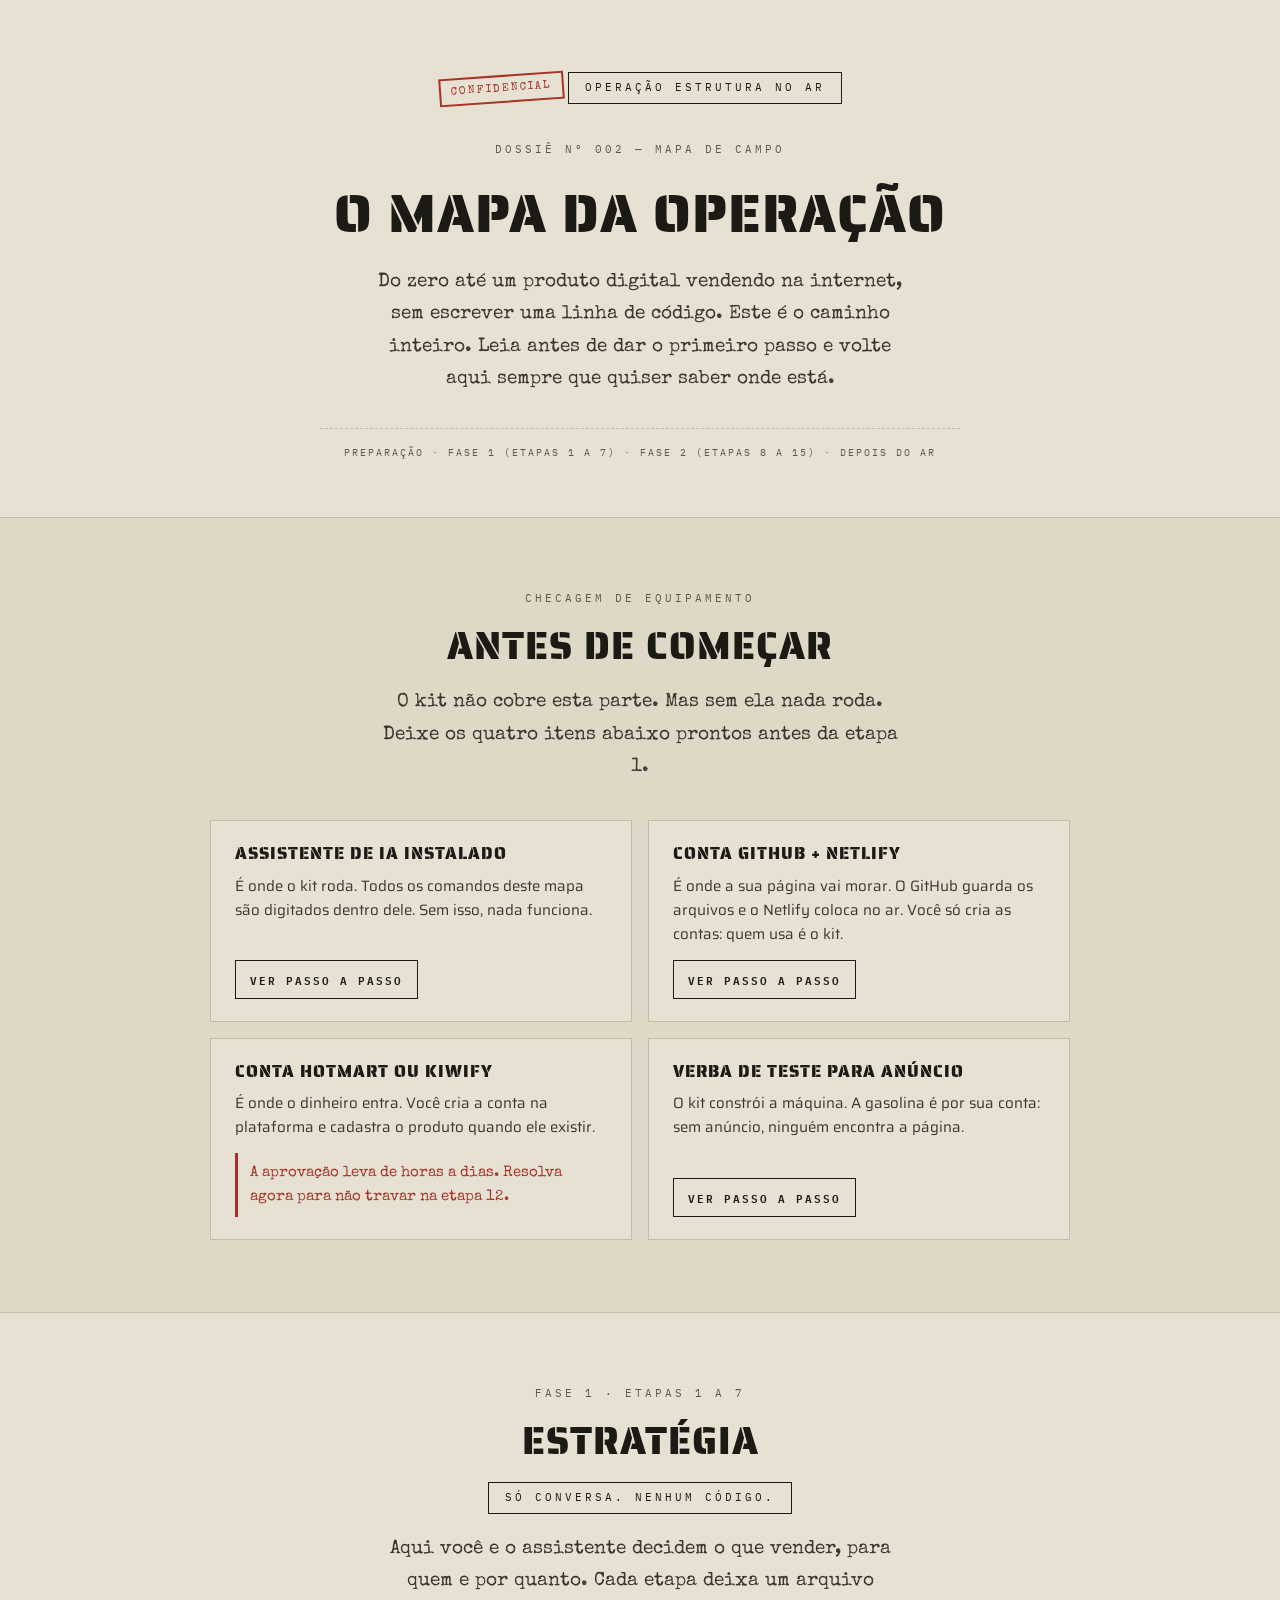
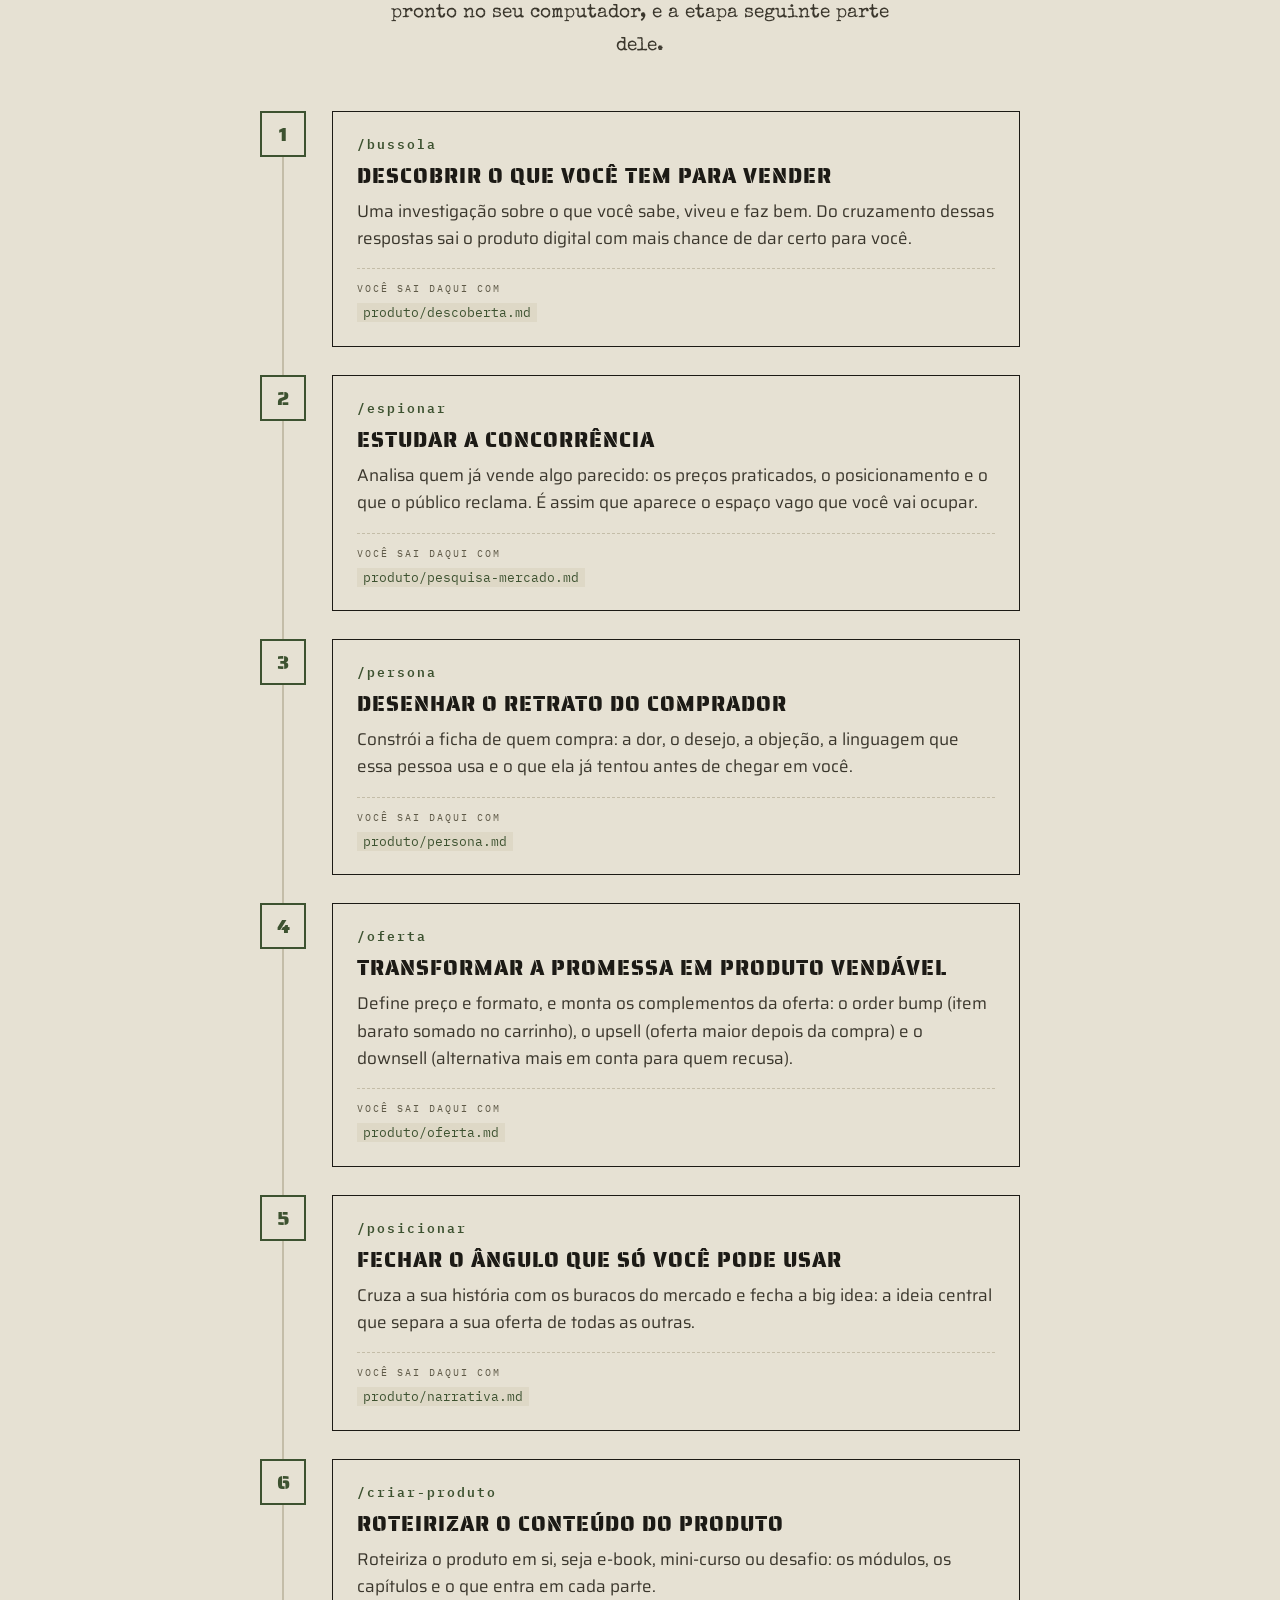
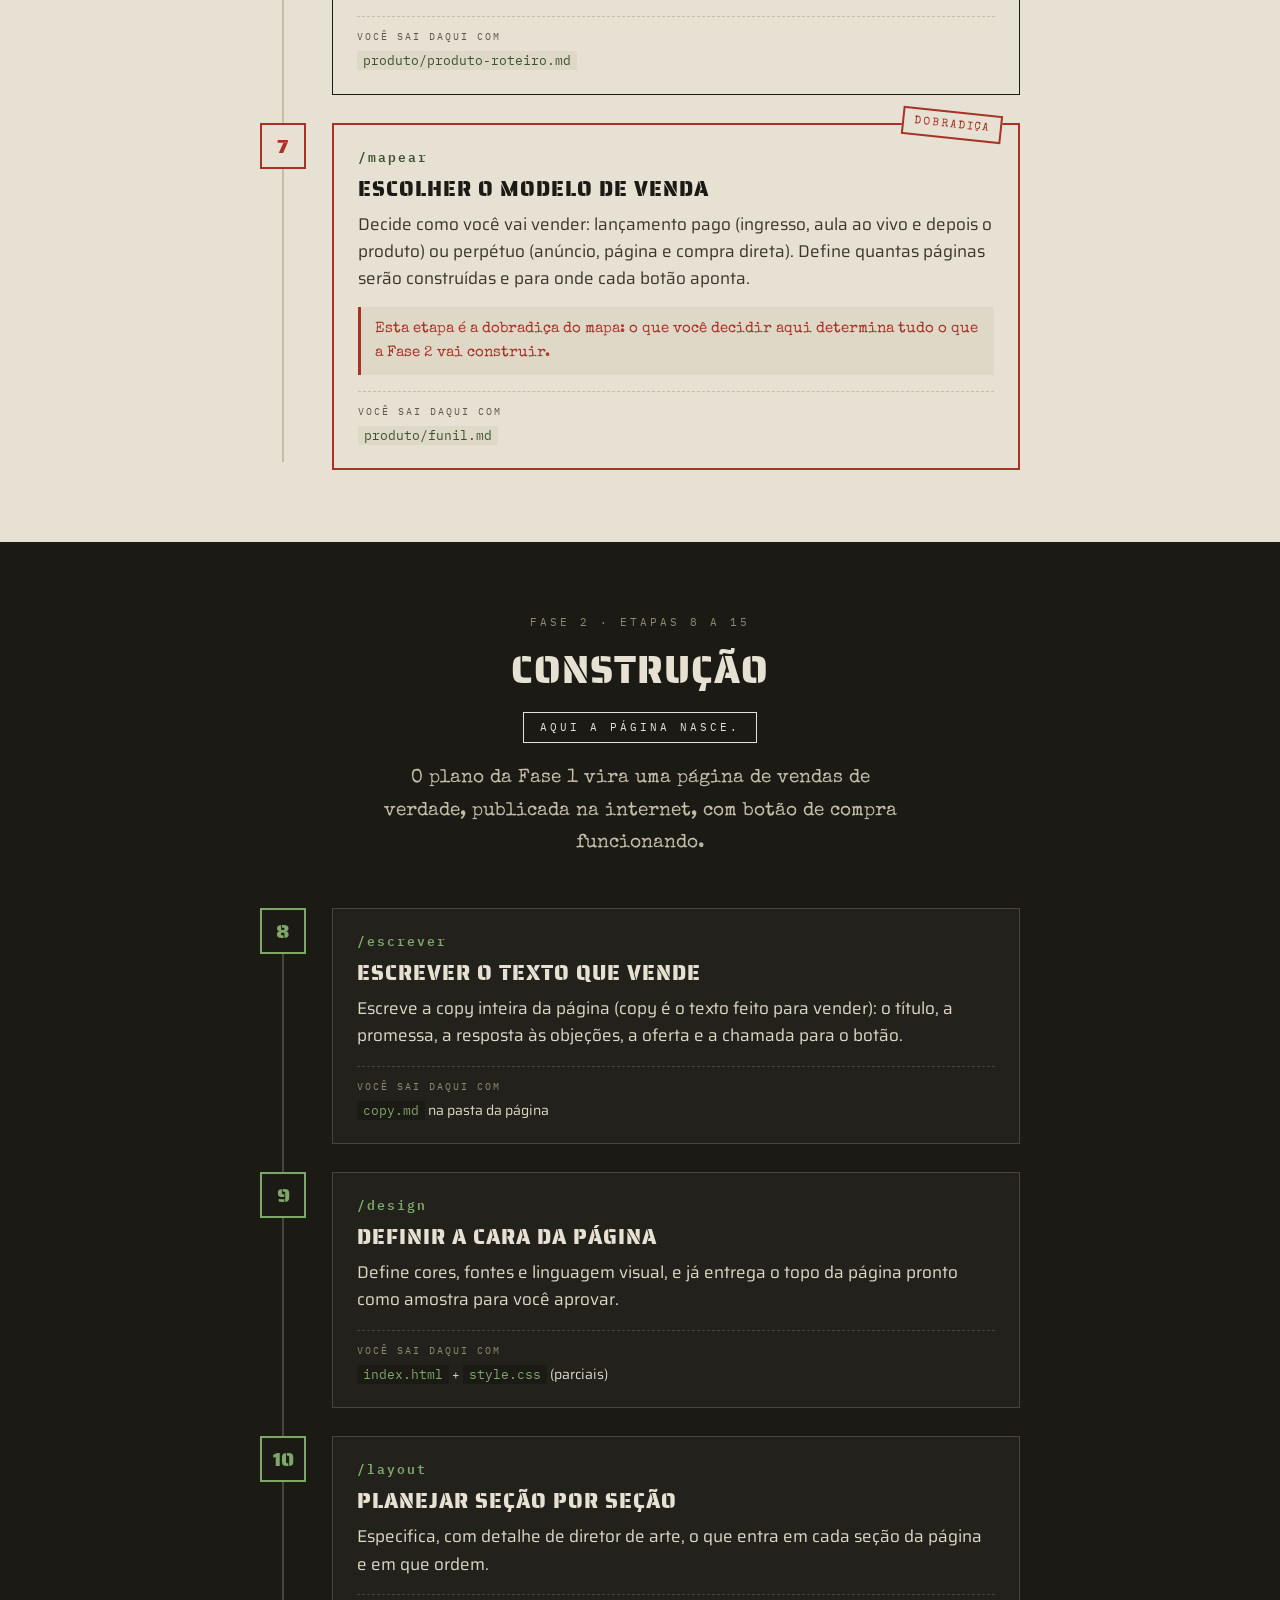
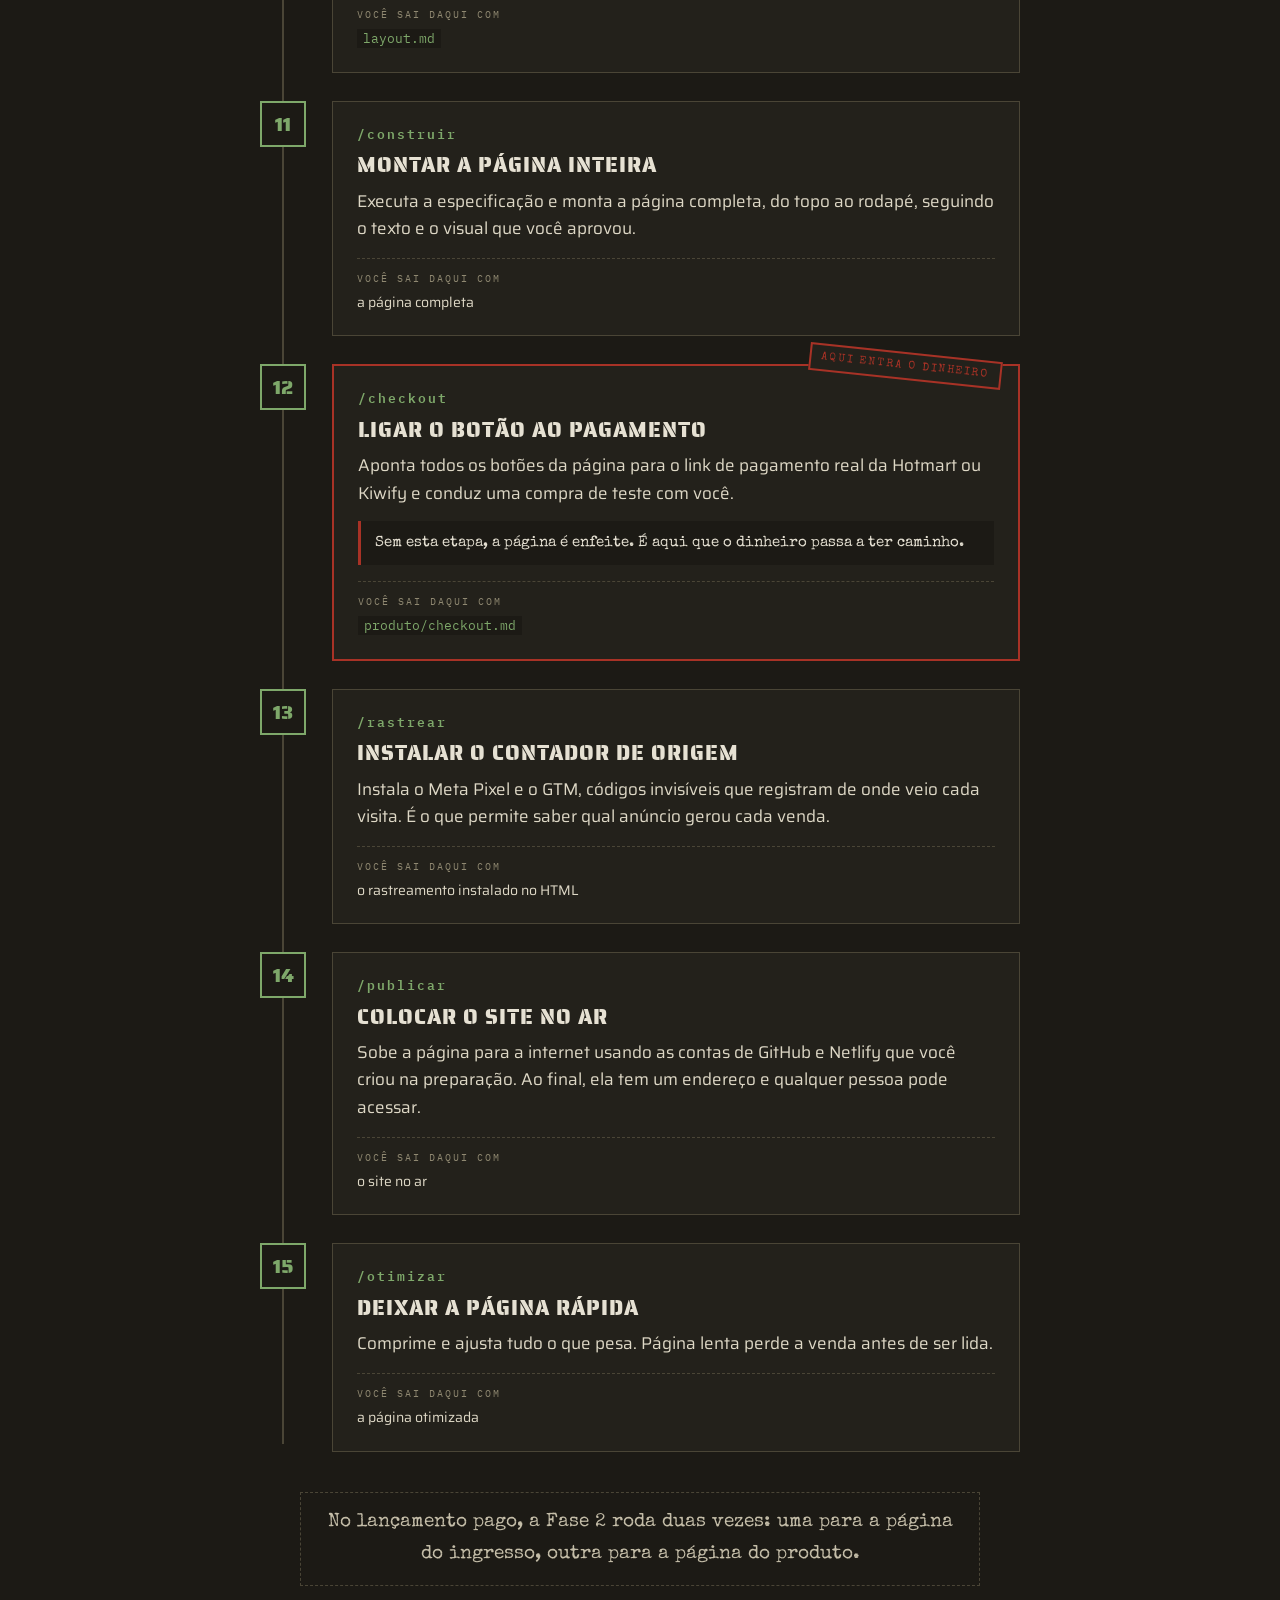
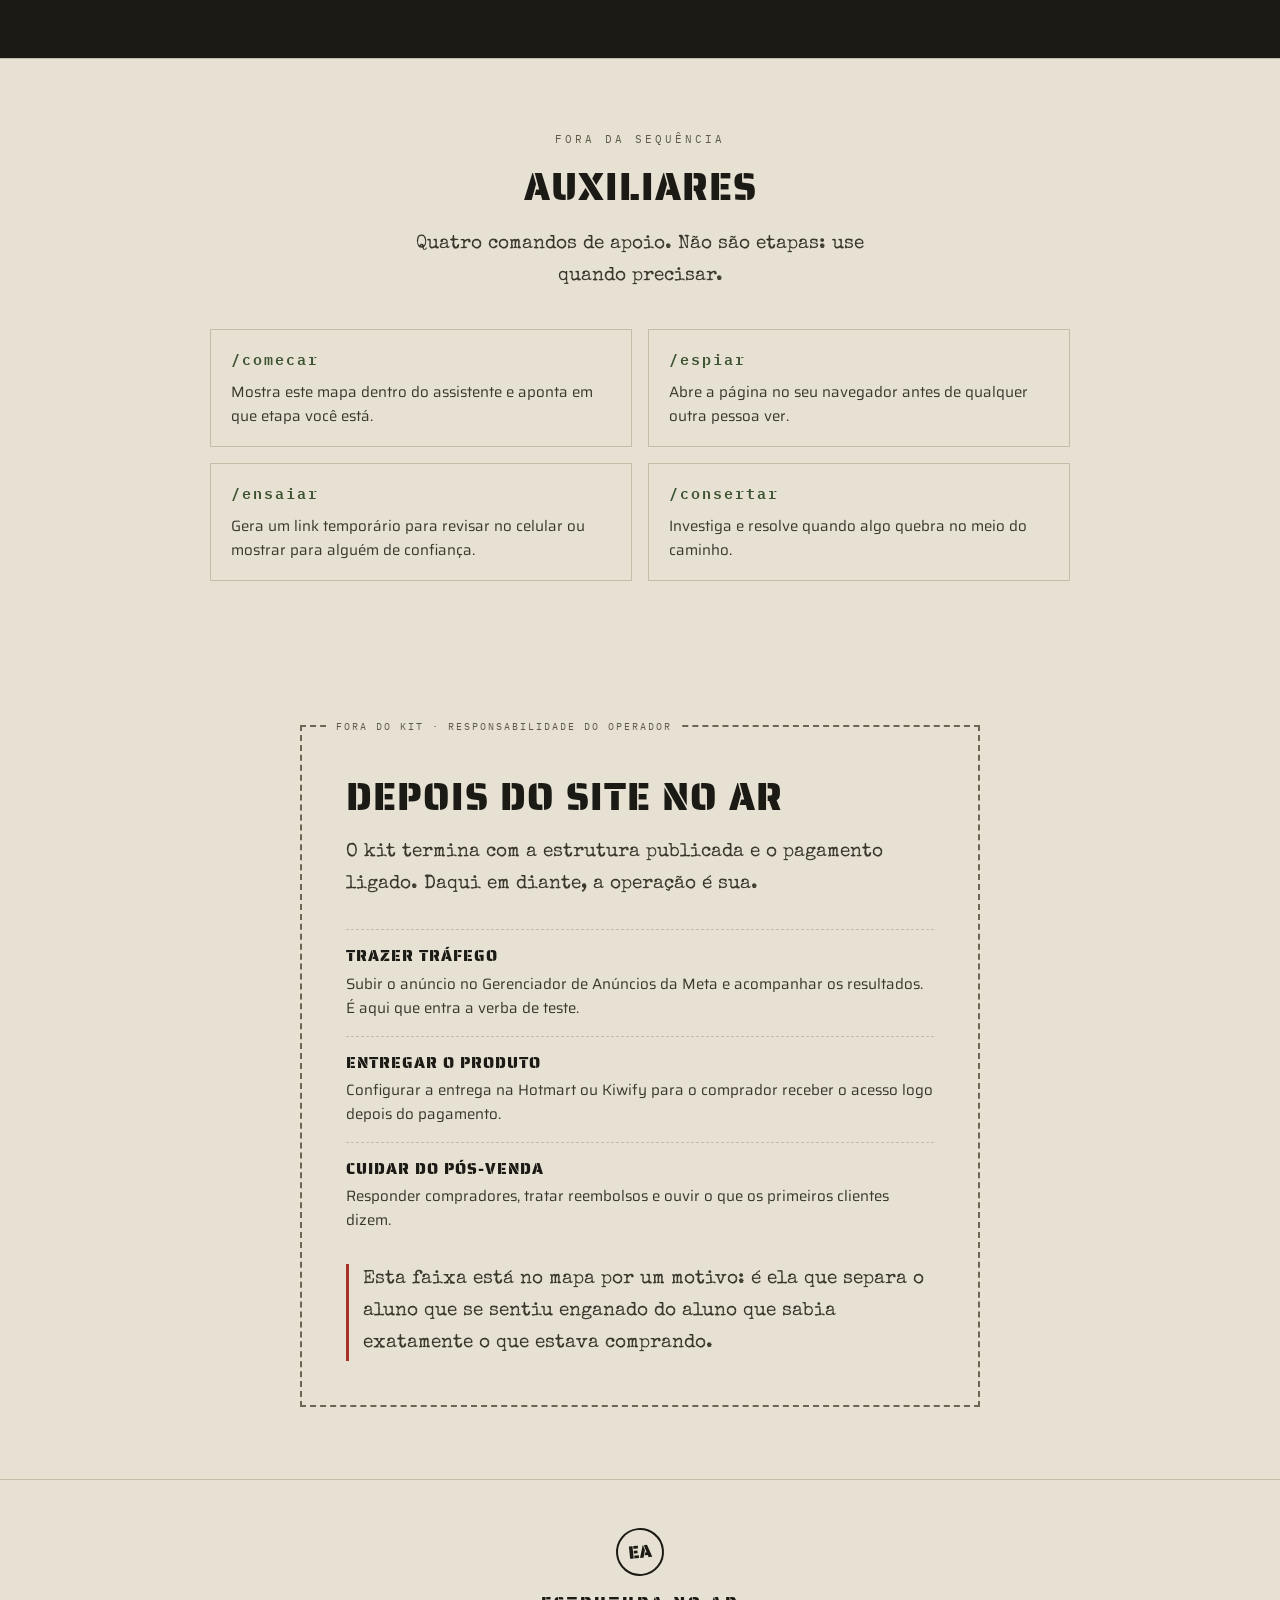
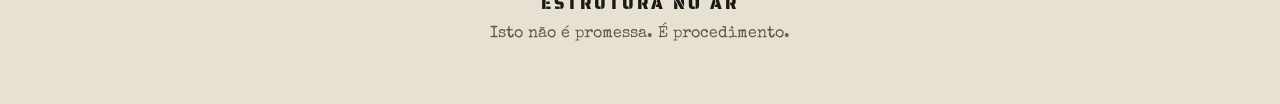
==== mapa/index.html @ f802051b "Operação Estrutura no Ar: marca, quiz, mapa e página de vendas - marca/tokens.css como fonte única d" ====
<!DOCTYPE html>
<html lang="pt-BR">
<head>
    <meta charset="UTF-8">
    <meta name="viewport" content="width=device-width, initial-scale=1.0">
    <title>Operação Estrutura no Ar — O Mapa da Operação</title>
    <meta name="description" content="O caminho inteiro do kit: do zero até um produto digital vendendo na internet, em 15 etapas e duas fases. Leia antes de começar e volte sempre que quiser saber onde está.">
    <meta name="robots" content="noindex">

    <!-- Preview do link (WhatsApp, Instagram, Facebook) -->
    <meta property="og:type" content="website">
    <meta property="og:title" content="O Mapa da Operação: do zero ao produto vendendo na internet, em 15 etapas.">
    <meta property="og:description" content="O caminho inteiro do kit Operação Estrutura no Ar: o que vem antes, as duas fases, os comandos de apoio e o que fica por sua conta.">
    <meta property="og:image" content="/.netlify/images?url=/images/mesa-de-guerra.png&w=1200&h=630&fit=cover&q=80&fm=jpg">
    <meta property="og:image:width" content="1200">
    <meta property="og:image:height" content="630">
    <meta property="og:image:alt" content="Mesa de guerra com dossiês, mapa tático e carimbos CONFIDENCIAL">
    <meta name="twitter:card" content="summary_large_image">

    <link rel="preconnect" href="https://fonts.googleapis.com">
    <link rel="preconnect" href="https://fonts.gstatic.com" crossorigin>
    <link href="https://fonts.googleapis.com/css2?family=Saira+Stencil+One&family=Saira:wght@400;700&family=IBM+Plex+Mono:wght@400;600&family=Special+Elite&display=swap" rel="stylesheet">

    <link rel="stylesheet" href="/marca/tokens.css">
    <link rel="stylesheet" href="/mapa/style.css">
</head>
<body>

    <!-- ==================================================================
         HERO — capa do dossiê
         ================================================================== -->
    <header class="hero">
        <span class="carimbo carimbo--torto-esq">CONFIDENCIAL</span>
        <span class="etiqueta">OPERAÇÃO ESTRUTURA NO AR</span>
        <p class="ficha hero__ficha">DOSSIÊ Nº 002 — MAPA DE CAMPO</p>

        <h1>O mapa da operação</h1>

        <p class="voz hero__promessa">Do zero até um produto digital vendendo na internet, sem escrever uma linha de código. Este é o caminho inteiro. Leia antes de dar o primeiro passo e volte aqui sempre que quiser saber onde está.</p>

        <p class="hero__legenda">PREPARAÇÃO · FASE 1 (ETAPAS 1 A 7) · FASE 2 (ETAPAS 8 A 15) · DEPOIS DO AR</p>
    </header>

    <!-- ==================================================================
         ANTES DE COMEÇAR — pré-requisitos, não etapas
         ================================================================== -->
    <section class="pre" aria-labelledby="titulo-pre">
        <div class="pre__inner">
            <p class="ficha">CHECAGEM DE EQUIPAMENTO</p>
            <h2 id="titulo-pre">Antes de começar</h2>
            <p class="voz">O kit não cobre esta parte. Mas sem ela nada roda. Deixe os quatro itens abaixo prontos antes da etapa 1.</p>

            <ul class="pre__grid">
                <li class="pre__item">
                    <h3>Assistente de IA instalado</h3>
                    <p>É onde o kit roda. Todos os comandos deste mapa são digitados dentro dele. Sem isso, nada funciona.</p>
                    <button class="ver-passo" type="button" data-dialog="dlg-assistente">VER PASSO A PASSO</button>
                </li>
                <li class="pre__item">
                    <h3>Conta GitHub + Netlify</h3>
                    <p>É onde a sua página vai morar. O GitHub guarda os arquivos e o Netlify coloca no ar. Você só cria as contas: quem usa é o kit.</p>
                    <button class="ver-passo" type="button" data-dialog="dlg-contas">VER PASSO A PASSO</button>
                </li>
                <li class="pre__item">
                    <h3>Conta Hotmart ou Kiwify</h3>
                    <p>É onde o dinheiro entra. Você cria a conta na plataforma e cadastra o produto quando ele existir.</p>
                    <p class="pre__alerta">A aprovação leva de horas a dias. Resolva agora para não travar na etapa 12.</p>
                </li>
                <li class="pre__item">
                    <h3>Verba de teste para anúncio</h3>
                    <p>O kit constrói a máquina. A gasolina é por sua conta: sem anúncio, ninguém encontra a página.</p>
                    <button class="ver-passo" type="button" data-dialog="dlg-verba">VER PASSO A PASSO</button>
                </li>
            </ul>
        </div>
    </section>

    <!-- ==================================================================
         FASE 1 — ESTRATÉGIA
         ================================================================== -->
    <section class="fase fase--um" aria-labelledby="titulo-fase1">
        <div class="fase__cabeca">
            <p class="ficha">FASE 1 · ETAPAS 1 A 7</p>
            <h2 id="titulo-fase1">Estratégia</h2>
            <span class="etiqueta">SÓ CONVERSA. NENHUM CÓDIGO.</span>
            <p class="voz">Aqui você e o assistente decidem o que vender, para quem e por quanto. Cada etapa deixa um arquivo pronto no seu computador, e a etapa seguinte parte dele.</p>
        </div>

        <ol class="trilha">
            <li class="passo">
                <span class="passo__num" aria-hidden="true">1</span>
                <div class="passo__card">
                    <p class="passo__comando">/bussola</p>
                    <h3>Descobrir o que você tem para vender</h3>
                    <p>Uma investigação sobre o que você sabe, viveu e faz bem. Do cruzamento dessas respostas sai o produto digital com mais chance de dar certo para você.</p>
                    <p class="passo__saida"><span class="passo__saida-rotulo">VOCÊ SAI DAQUI COM</span> <code>produto/descoberta.md</code></p>
                </div>
            </li>

            <li class="passo">
                <span class="passo__num" aria-hidden="true">2</span>
                <div class="passo__card">
                    <p class="passo__comando">/espionar</p>
                    <h3>Estudar a concorrência</h3>
                    <p>Analisa quem já vende algo parecido: os preços praticados, o posicionamento e o que o público reclama. É assim que aparece o espaço vago que você vai ocupar.</p>
                    <p class="passo__saida"><span class="passo__saida-rotulo">VOCÊ SAI DAQUI COM</span> <code>produto/pesquisa-mercado.md</code></p>
                </div>
            </li>

            <li class="passo">
                <span class="passo__num" aria-hidden="true">3</span>
                <div class="passo__card">
                    <p class="passo__comando">/persona</p>
                    <h3>Desenhar o retrato do comprador</h3>
                    <p>Constrói a ficha de quem compra: a dor, o desejo, a objeção, a linguagem que essa pessoa usa e o que ela já tentou antes de chegar em você.</p>
                    <p class="passo__saida"><span class="passo__saida-rotulo">VOCÊ SAI DAQUI COM</span> <code>produto/persona.md</code></p>
                </div>
            </li>

            <li class="passo">
                <span class="passo__num" aria-hidden="true">4</span>
                <div class="passo__card">
                    <p class="passo__comando">/oferta</p>
                    <h3>Transformar a promessa em produto vendável</h3>
                    <p>Define preço e formato, e monta os complementos da oferta: o order bump (item barato somado no carrinho), o upsell (oferta maior depois da compra) e o downsell (alternativa mais em conta para quem recusa).</p>
                    <p class="passo__saida"><span class="passo__saida-rotulo">VOCÊ SAI DAQUI COM</span> <code>produto/oferta.md</code></p>
                </div>
            </li>

            <li class="passo">
                <span class="passo__num" aria-hidden="true">5</span>
                <div class="passo__card">
                    <p class="passo__comando">/posicionar</p>
                    <h3>Fechar o ângulo que só você pode usar</h3>
                    <p>Cruza a sua história com os buracos do mercado e fecha a big idea: a ideia central que separa a sua oferta de todas as outras.</p>
                    <p class="passo__saida"><span class="passo__saida-rotulo">VOCÊ SAI DAQUI COM</span> <code>produto/narrativa.md</code></p>
                </div>
            </li>

            <li class="passo">
                <span class="passo__num" aria-hidden="true">6</span>
                <div class="passo__card">
                    <p class="passo__comando">/criar-produto</p>
                    <h3>Roteirizar o conteúdo do produto</h3>
                    <p>Roteiriza o produto em si, seja e-book, mini-curso ou desafio: os módulos, os capítulos e o que entra em cada parte.</p>
                    <p class="passo__saida"><span class="passo__saida-rotulo">VOCÊ SAI DAQUI COM</span> <code>produto/produto-roteiro.md</code></p>
                </div>
            </li>

            <li class="passo passo--chave">
                <span class="passo__num" aria-hidden="true">7</span>
                <div class="passo__card">
                    <span class="carimbo passo__carimbo">DOBRADIÇA</span>
                    <p class="passo__comando">/mapear</p>
                    <h3>Escolher o modelo de venda</h3>
                    <p>Decide como você vai vender: lançamento pago (ingresso, aula ao vivo e depois o produto) ou perpétuo (anúncio, página e compra direta). Define quantas páginas serão construídas e para onde cada botão aponta.</p>
                    <p class="passo__nota">Esta etapa é a dobradiça do mapa: o que você decidir aqui determina tudo o que a Fase 2 vai construir.</p>
                    <p class="passo__saida"><span class="passo__saida-rotulo">VOCÊ SAI DAQUI COM</span> <code>produto/funil.md</code></p>
                </div>
            </li>
        </ol>
    </section>

    <!-- ==================================================================
         FASE 2 — CONSTRUÇÃO (seção invertida: fundo tinta)
         ================================================================== -->
    <section class="fase fase--dois" aria-labelledby="titulo-fase2">
        <div class="fase__cabeca">
            <p class="ficha ficha--escuro">FASE 2 · ETAPAS 8 A 15</p>
            <h2 id="titulo-fase2">Construção</h2>
            <span class="etiqueta etiqueta--escuro">AQUI A PÁGINA NASCE.</span>
            <p class="voz voz--escuro">O plano da Fase 1 vira uma página de vendas de verdade, publicada na internet, com botão de compra funcionando.</p>
        </div>

        <ol class="trilha trilha--escura" start="8">
            <li class="passo">
                <span class="passo__num" aria-hidden="true">8</span>
                <div class="passo__card">
                    <p class="passo__comando">/escrever</p>
                    <h3>Escrever o texto que vende</h3>
                    <p>Escreve a copy inteira da página (copy é o texto feito para vender): o título, a promessa, a resposta às objeções, a oferta e a chamada para o botão.</p>
                    <p class="passo__saida"><span class="passo__saida-rotulo">VOCÊ SAI DAQUI COM</span> <code>copy.md</code> na pasta da página</p>
                </div>
            </li>

            <li class="passo">
                <span class="passo__num" aria-hidden="true">9</span>
                <div class="passo__card">
                    <p class="passo__comando">/design</p>
                    <h3>Definir a cara da página</h3>
                    <p>Define cores, fontes e linguagem visual, e já entrega o topo da página pronto como amostra para você aprovar.</p>
                    <p class="passo__saida"><span class="passo__saida-rotulo">VOCÊ SAI DAQUI COM</span> <code>index.html</code> + <code>style.css</code> (parciais)</p>
                </div>
            </li>

            <li class="passo">
                <span class="passo__num" aria-hidden="true">10</span>
                <div class="passo__card">
                    <p class="passo__comando">/layout</p>
                    <h3>Planejar seção por seção</h3>
                    <p>Especifica, com detalhe de diretor de arte, o que entra em cada seção da página e em que ordem.</p>
                    <p class="passo__saida"><span class="passo__saida-rotulo">VOCÊ SAI DAQUI COM</span> <code>layout.md</code></p>
                </div>
            </li>

            <li class="passo">
                <span class="passo__num" aria-hidden="true">11</span>
                <div class="passo__card">
                    <p class="passo__comando">/construir</p>
                    <h3>Montar a página inteira</h3>
                    <p>Executa a especificação e monta a página completa, do topo ao rodapé, seguindo o texto e o visual que você aprovou.</p>
                    <p class="passo__saida"><span class="passo__saida-rotulo">VOCÊ SAI DAQUI COM</span> a página completa</p>
                </div>
            </li>

            <li class="passo passo--chave">
                <span class="passo__num" aria-hidden="true">12</span>
                <div class="passo__card">
                    <span class="carimbo passo__carimbo">AQUI ENTRA O DINHEIRO</span>
                    <p class="passo__comando">/checkout</p>
                    <h3>Ligar o botão ao pagamento</h3>
                    <p>Aponta todos os botões da página para o link de pagamento real da Hotmart ou Kiwify e conduz uma compra de teste com você.</p>
                    <p class="passo__nota">Sem esta etapa, a página é enfeite. É aqui que o dinheiro passa a ter caminho.</p>
                    <p class="passo__saida"><span class="passo__saida-rotulo">VOCÊ SAI DAQUI COM</span> <code>produto/checkout.md</code></p>
                </div>
            </li>

            <li class="passo">
                <span class="passo__num" aria-hidden="true">13</span>
                <div class="passo__card">
                    <p class="passo__comando">/rastrear</p>
                    <h3>Instalar o contador de origem</h3>
                    <p>Instala o Meta Pixel e o GTM, códigos invisíveis que registram de onde veio cada visita. É o que permite saber qual anúncio gerou cada venda.</p>
                    <p class="passo__saida"><span class="passo__saida-rotulo">VOCÊ SAI DAQUI COM</span> o rastreamento instalado no HTML</p>
                </div>
            </li>

            <li class="passo">
                <span class="passo__num" aria-hidden="true">14</span>
                <div class="passo__card">
                    <p class="passo__comando">/publicar</p>
                    <h3>Colocar o site no ar</h3>
                    <p>Sobe a página para a internet usando as contas de GitHub e Netlify que você criou na preparação. Ao final, ela tem um endereço e qualquer pessoa pode acessar.</p>
                    <p class="passo__saida"><span class="passo__saida-rotulo">VOCÊ SAI DAQUI COM</span> o site no ar</p>
                </div>
            </li>

            <li class="passo">
                <span class="passo__num" aria-hidden="true">15</span>
                <div class="passo__card">
                    <p class="passo__comando">/otimizar</p>
                    <h3>Deixar a página rápida</h3>
                    <p>Comprime e ajusta tudo o que pesa. Página lenta perde a venda antes de ser lida.</p>
                    <p class="passo__saida"><span class="passo__saida-rotulo">VOCÊ SAI DAQUI COM</span> a página otimizada</p>
                </div>
            </li>
        </ol>

        <p class="fase__nota voz voz--escuro">No lançamento pago, a Fase 2 roda duas vezes: uma para a página do ingresso, outra para a página do produto.</p>
    </section>

    <!-- ==================================================================
         AUXILIARES — fora da sequência
         ================================================================== -->
    <section class="aux" aria-labelledby="titulo-aux">
        <div class="aux__inner">
            <p class="ficha">FORA DA SEQUÊNCIA</p>
            <h2 id="titulo-aux">Auxiliares</h2>
            <p class="voz">Quatro comandos de apoio. Não são etapas: use quando precisar.</p>

            <ul class="aux__grid">
                <li class="aux__item">
                    <p class="passo__comando">/comecar</p>
                    <p>Mostra este mapa dentro do assistente e aponta em que etapa você está.</p>
                </li>
                <li class="aux__item">
                    <p class="passo__comando">/espiar</p>
                    <p>Abre a página no seu navegador antes de qualquer outra pessoa ver.</p>
                </li>
                <li class="aux__item">
                    <p class="passo__comando">/ensaiar</p>
                    <p>Gera um link temporário para revisar no celular ou mostrar para alguém de confiança.</p>
                </li>
                <li class="aux__item">
                    <p class="passo__comando">/consertar</p>
                    <p>Investiga e resolve quando algo quebra no meio do caminho.</p>
                </li>
            </ul>
        </div>
    </section>

    <!-- ==================================================================
         DEPOIS DO SITE NO AR — fora do kit, responsabilidade do aluno
         ================================================================== -->
    <section class="fora" aria-labelledby="titulo-fora">
        <div class="fora__quadro">
            <span class="fora__etiqueta">FORA DO KIT · RESPONSABILIDADE DO OPERADOR</span>
            <h2 id="titulo-fora">Depois do site no ar</h2>
            <p class="voz">O kit termina com a estrutura publicada e o pagamento ligado. Daqui em diante, a operação é sua.</p>

            <ul class="fora__lista">
                <li>
                    <h3>Trazer tráfego</h3>
                    <p>Subir o anúncio no Gerenciador de Anúncios da Meta e acompanhar os resultados. É aqui que entra a verba de teste.</p>
                </li>
                <li>
                    <h3>Entregar o produto</h3>
                    <p>Configurar a entrega na Hotmart ou Kiwify para o comprador receber o acesso logo depois do pagamento.</p>
                </li>
                <li>
                    <h3>Cuidar do pós-venda</h3>
                    <p>Responder compradores, tratar reembolsos e ouvir o que os primeiros clientes dizem.</p>
                </li>
            </ul>

            <p class="voz fora__fecho">Esta faixa está no mapa por um motivo: é ela que separa o aluno que se sentiu enganado do aluno que sabia exatamente o que estava comprando.</p>
        </div>
    </section>

    <!-- ==================================================================
         RODAPÉ
         ================================================================== -->
    <footer class="rodape">
        <span class="rodape__monograma" aria-hidden="true">EA</span>
        <p class="rodape__marca">ESTRUTURA NO AR</p>
        <p class="voz rodape__frase">Isto não é promessa. É procedimento.</p>
    </footer>

    <!-- ==================================================================
         ANEXOS — tutoriais em popup
         ================================================================== -->
    <dialog class="anexo" id="dlg-assistente" aria-labelledby="titulo-dlg-assistente">
        <div class="anexo__topo">
            <p class="ficha">ANEXO A · INSTALAÇÃO</p>
            <button class="anexo__fechar" type="button" data-fechar aria-label="Fechar">FECHAR ×</button>
        </div>
        <h3 id="titulo-dlg-assistente">Instalar o assistente de IA</h3>
        <p class="voz">O kit roda dentro do Google Antigravity, um programa gratuito do Google em que um agente de IA trabalha no seu computador. A instalação leva uns dez minutos.</p>
        <ol class="anexo__passos">
            <li>Acesse <strong>antigravity.google</strong> no navegador e clique em <strong>Download</strong>. Escolha a versão do seu sistema (Windows ou Mac).</li>
            <li>Abra o arquivo baixado e instale como qualquer programa: avançar, avançar, concluir.</li>
            <li>Abra o Antigravity e entre com a sua <strong>conta Google</strong>, a mesma do Gmail. O plano gratuito é suficiente para o kit.</li>
            <li>Baixe a pasta do kit pelo link da área de membros e descompacte em um lugar fácil de achar, como a Área de Trabalho.</li>
            <li>No Antigravity, use <strong>Abrir pasta</strong> (Open Folder) e selecione a pasta do kit.</li>
            <li>No painel de conversa do agente, digite <code>/comecar</code>. Se o kit responder com o mapa, está tudo instalado.</li>
        </ol>
    </dialog>

    <dialog class="anexo" id="dlg-contas" aria-labelledby="titulo-dlg-contas">
        <div class="anexo__topo">
            <p class="ficha">ANEXO B · CONTAS</p>
            <button class="anexo__fechar" type="button" data-fechar aria-label="Fechar">FECHAR ×</button>
        </div>
        <h3 id="titulo-dlg-contas">Criar as contas GitHub e Netlify</h3>
        <p class="voz">O GitHub guarda os arquivos da sua página. O Netlify pega esses arquivos e coloca no ar. As duas contas são gratuitas, e quem usa é o kit, na etapa 14.</p>
        <ol class="anexo__passos">
            <li>Acesse <strong>github.com</strong> e clique em <strong>Sign up</strong>. Informe seu e-mail, crie uma senha e escolha um nome de usuário.</li>
            <li>O GitHub envia um código para o seu e-mail. Digite o código para confirmar a conta.</li>
            <li>Acesse <strong>netlify.com</strong> e clique em <strong>Sign up</strong>. Escolha <strong>Sign up with GitHub</strong> e autorize com a conta que você acabou de criar.</li>
            <li>Pronto, não configure mais nada. Guarde o e-mail e a senha: a etapa 14 (<code>/publicar</code>) vai pedir.</li>
        </ol>
    </dialog>

    <dialog class="anexo" id="dlg-verba" aria-labelledby="titulo-dlg-verba">
        <div class="anexo__topo">
            <p class="ficha">ANEXO C · VERBA</p>
            <button class="anexo__fechar" type="button" data-fechar aria-label="Fechar">FECHAR ×</button>
        </div>
        <h3 id="titulo-dlg-verba">Separar a verba de teste</h3>
        <p class="voz">O kit constrói a máquina. O anúncio é a gasolina: sem ele, ninguém encontra a sua página.</p>
        <ol class="anexo__passos">
            <li>Reserve um valor que você pode gastar sem aperto. Uma referência comum para começar: de <strong>R$ 10 a R$ 30 por dia</strong>, durante duas a quatro semanas.</li>
            <li>Essa verba será usada no <strong>Gerenciador de Anúncios da Meta</strong> (Facebook e Instagram), depois que o site estiver no ar.</li>
            <li>Trate o primeiro anúncio como compra de informação: ele mostra qual público e qual mensagem funcionam antes de você aumentar o valor.</li>
            <li>O kit prepara a medição na etapa 13 (<code>/rastrear</code>). Subir o anúncio é a sua parte, na faixa final deste mapa.</li>
        </ol>
    </dialog>

    <script src="/mapa/script.js" defer></script>
</body>
</html>
---- marca/tokens.css ----
/* ==========================================================================
   OPERAÇÃO ESTRUTURA NO AR — TOKENS DA MARCA
   Fonte única de verdade do visual. Toda página do funil importa este arquivo
   ANTES do seu próprio style.css e usa só estas variáveis.
   Direção: dossiê de guerra desclassificado (manual de campo, anos 60).
   ========================================================================== */

:root {
  /* ---------- Paleta ---------- */
  --papel:            #e6e1d3;  /* fundo padrão — papel envelhecido */
  --papel-sombra:     #ded8c6;  /* papel um tom abaixo — hover, destaques */
  --papel-linha:      #c4bda8;  /* divisórias e bordas leves sobre papel */
  --tinta:            #1c1a15;  /* preto de máquina de escrever — texto e blocos */
  --tinta-suave:      #3a362c;  /* corpo de texto secundário */
  --tinta-linha:      #4a4536;  /* bordas sobre fundo escuro */
  --carimbo:          #a83226;  /* vermelho de carimbo — alerta, urgência, ênfase */
  --carimbo-claro:    #c94436;  /* o mesmo vermelho, SOBRE FUNDO ESCURO — o #A83226 ali dá só 2.6:1 */
  --oliva:            #4a5d3a;  /* verde militar */
  --oliva-escuro:     #3d5230;  /* verde de aprovação — preço, garantia, links */
  --oliva-claro:      #7ea86a;  /* verde sobre fundo escuro — "COMPRA APROVADA" */
  --grafite:          #6b6552;  /* legendas sobre papel */
  --grafite-papel:    #5f5a48;  /* metadados SOBRE PAPEL — 5.3:1, passa no WCAG AA */
  --grafite-claro:    #8f8871;  /* metadados SOBRE FUNDO ESCURO — 4.8:1 ali, mas só 2.7:1 sobre papel */

  /* ---------- Tipografia ---------- */
  --font-display: 'Saira Stencil One', 'Arial Black', sans-serif;  /* logo e títulos */
  --font-maquina: 'Special Elite', 'Courier New', monospace;       /* corpo com voz */
  --font-ficha:   'IBM Plex Mono', 'Courier New', monospace;       /* dados e badges */
  --font-corpo:   'Saira', system-ui, -apple-system, sans-serif;   /* leitura corrida */

  /* Escala fluida: encolhe no celular sem media query */
  --t-hero:    clamp(2rem, 7.2vw, 3.375rem);   /* h1 — 32px a 54px */
  --t-secao:   clamp(1.75rem, 5.4vw, 2.375rem); /* h2 — 28px a 38px */
  --t-bloco:   clamp(1.375rem, 4vw, 1.625rem);  /* h3 — 22px a 26px */
  --t-preco:   clamp(3rem, 11vw, 4rem);         /* preço grande — 48px a 64px */
  --t-corpo:   clamp(1rem, 2.4vw, 1.0625rem);   /* 16px a 17px */
  --t-voz:     clamp(1rem, 2.6vw, 1.1875rem);   /* Special Elite — 16px a 19px */
  --t-ficha:   0.6875rem;                        /* 11px — códigos de ficha */
  --t-meta:    0.625rem;                         /* 10px — metadados */

  /* ---------- Ritmo ---------- */
  --gap-secao:  clamp(3.5rem, 9vw, 4.5rem);  /* respiro vertical entre seções */
  --gap-bloco:  1rem;
  --largura-texto: 680px;   /* leitura confortável */
  --largura-larga: 860px;   /* grids e provas */

  /* ---------- Traço ---------- */
  --borda:       1px solid var(--tinta);
  --borda-leve:  1px solid var(--papel-linha);
  --borda-forte: 2px solid var(--tinta);
}

/* ==========================================================================
   ELEMENTOS DE MARCA — reutilizáveis em qualquer página do funil
   ========================================================================== */

/* Carimbo CONFIDENCIAL, torto, como se batido à mão */
.carimbo {
  display: inline-block;
  border: 2px solid var(--carimbo);
  color: var(--carimbo);
  font-family: var(--font-maquina);
  font-size: var(--t-ficha);
  letter-spacing: 2px;
  padding: 3px 10px;
  transform: rotate(6deg);
}
.carimbo--oliva { border-color: var(--oliva-escuro); color: var(--oliva-escuro); }
.carimbo--torto-esq { transform: rotate(-4deg); }

/* Código de ficha: "FICHA 01 — SITUAÇÃO ATUAL" */
.ficha {
  font-family: var(--font-ficha);
  font-size: var(--t-ficha);
  letter-spacing: 3px;
  color: var(--grafite-papel);
  text-transform: uppercase;
}

/* Etiqueta com contorno: "AULA AO VIVO · PRIMEIRA TURMA" */
.etiqueta {
  display: inline-block;
  border: var(--borda);
  font-family: var(--font-ficha);
  font-size: var(--t-ficha);
  letter-spacing: 3px;
  padding: 6px 16px;
  color: var(--tinta);
}

/* Botão de ação — o bloco preto de tinta */
.botao {
  display: inline-block;
  background: var(--tinta);
  color: var(--papel);
  font-family: var(--font-display);
  font-size: clamp(1.0625rem, 3.4vw, 1.375rem);
  letter-spacing: 1px;
  padding: 18px 40px;
  text-decoration: none;
  text-align: center;
  border: none;
  cursor: pointer;
  transition: background 0.15s ease, transform 0.15s ease;
}
.botao:hover  { background: var(--oliva-escuro); color: var(--papel); transform: translateY(-2px); }
.botao:active { transform: translateY(0); }

.botao--claro { background: var(--papel); color: var(--tinta); }
.botao--claro:hover { background: #fff; color: var(--tinta); }

.botao--carimbo { background: var(--carimbo); color: var(--papel); }
.botao--carimbo:hover { background: var(--tinta); color: var(--papel); }

/* Selos de garantia que acompanham todo CTA */
.selos {
  display: flex;
  gap: 20px;
  flex-wrap: wrap;
  justify-content: center;
  margin-top: 12px;
  font-family: var(--font-ficha);
  font-size: var(--t-ficha);
  color: var(--oliva-escuro);
}
.selos--escuro { color: var(--oliva-claro); }
---- mapa/style.css ----
/* ==========================================================================
   MAPA DA OPERAÇÃO — Operação Estrutura no Ar
   Cores, fontes e componentes vêm de /marca/tokens.css.
   Página de leitura: a trilha vertical é o mapa, os anexos são <dialog>.
   ========================================================================== */

*, *::before, *::after { box-sizing: border-box; }

html { overflow-x: clip; }

body {
  margin: 0;
  background: var(--papel);
  color: var(--tinta);
  font-family: var(--font-corpo);
  font-size: var(--t-corpo);
  line-height: 1.6;
  -webkit-font-smoothing: antialiased;
}

h1, h2, h3 {
  font-family: var(--font-display);
  font-weight: 400;
  letter-spacing: 1px;
  text-transform: uppercase;
  line-height: 1.2;
}
h1 { font-size: var(--t-hero); margin: 24px 0 0; }
h2 { font-size: var(--t-secao); margin: 10px 0 0; }
p  { margin: 0 0 16px; }

.voz {
  font-family: var(--font-maquina);
  font-size: var(--t-voz);
  line-height: 1.7;
  color: var(--tinta-suave);
}

/* ==========================================================================
   HERO — capa do dossiê, com a mesa de guerra em marca d'água
   ========================================================================== */
.hero {
  position: relative;
  max-width: var(--largura-texto);
  margin: 0 auto;
  padding: clamp(3rem, 8vw, 4.5rem) 20px clamp(2.5rem, 7vw, 3.5rem);
  text-align: center;
}
.hero::before {
  content: '';
  position: absolute;
  inset: 0;
  z-index: -1;
  background-image: url('/.netlify/images?url=/images/mesa-de-guerra.png&w=1200&q=45&fm=webp');
  background-size: cover;
  background-position: center;
  opacity: 0.10;
  pointer-events: none;
}
.hero .carimbo { margin-bottom: 20px; }
.hero .etiqueta { display: inline-block; }
.hero__ficha { margin: 18px 0 0; }
.hero__promessa { max-width: 540px; margin: 20px auto 0; }
.hero__legenda {
  font-family: var(--font-ficha);
  font-size: var(--t-meta);
  letter-spacing: 2px;
  color: var(--grafite-papel);
  border-top: 1px dashed var(--papel-linha);
  padding-top: 16px;
  margin: 32px 0 0;
}

/* ==========================================================================
   ANTES DE COMEÇAR — pré-requisitos, visual discreto
   ========================================================================== */
.pre {
  background: var(--papel-sombra);
  border-top: 1px solid var(--papel-linha);
  border-bottom: 1px solid var(--papel-linha);
  padding: var(--gap-secao) 20px;
}
.pre__inner { max-width: var(--largura-larga); margin: 0 auto; text-align: center; }
.pre__inner > .voz { max-width: 520px; margin: 18px auto 0; }

.pre__grid {
  list-style: none;
  display: grid;
  grid-template-columns: 1fr 1fr;
  gap: 16px;
  margin: 36px 0 0;
  padding: 0;
  text-align: left;
}
.pre__item {
  display: flex;
  flex-direction: column;
  background: var(--papel);
  border: 1px solid var(--papel-linha);
  padding: 22px 24px;
}
.pre__item h3 { font-size: 1.0625rem; margin: 0 0 10px; }
.pre__item p { font-size: 0.9375rem; color: var(--tinta-suave); margin: 0 0 14px; }
.pre__alerta {
  font-family: var(--font-maquina);
  color: var(--carimbo) !important;
  border-left: 3px solid var(--carimbo);
  padding: 8px 12px;
  margin: 0 !important;
}

.ver-passo {
  margin-top: auto;
  align-self: flex-start;
  background: transparent;
  border: 1px solid var(--tinta);
  color: var(--tinta);
  font-family: var(--font-ficha);
  font-size: var(--t-ficha);
  font-weight: 600;
  letter-spacing: 2px;
  padding: 9px 14px;
  cursor: pointer;
  transition: background 0.15s ease, color 0.15s ease;
}
.ver-passo:hover { background: var(--tinta); color: var(--papel); }

/* ==========================================================================
   FASES — cabeçalho e trilha vertical
   ========================================================================== */
.fase { padding: var(--gap-secao) 20px; }

.fase__cabeca { max-width: var(--largura-texto); margin: 0 auto; text-align: center; }
.fase__cabeca .etiqueta { margin-top: 18px; }
.fase__cabeca .voz { max-width: 520px; margin: 20px auto 0; }

.trilha {
  list-style: none;
  position: relative;
  max-width: 760px;
  margin: 48px auto 0;
  padding: 0;
}
/* A linha condutora: passa por baixo dos marcadores numerados */
.trilha::before {
  content: '';
  position: absolute;
  left: 22px;
  top: 8px;
  bottom: 8px;
  width: 2px;
  background: var(--papel-linha);
}

.passo { position: relative; padding-left: 72px; }
.passo + .passo { margin-top: 28px; }

.passo__num {
  position: absolute;
  left: 0;
  top: 0;
  width: 46px;
  height: 46px;
  display: flex;
  align-items: center;
  justify-content: center;
  background: var(--papel);
  border: 2px solid var(--oliva-escuro);
  color: var(--oliva-escuro);
  font-family: var(--font-display);
  font-size: 1.25rem;
}

.passo__card {
  position: relative;
  background: var(--papel);
  border: var(--borda);
  padding: 22px 24px;
}
.passo__card h3 { font-size: clamp(1.125rem, 3.2vw, 1.3125rem); margin: 0 0 10px; }
.passo__card p { color: var(--tinta-suave); margin: 0 0 14px; }
.passo__card p:last-child { margin-bottom: 0; }

.passo__comando {
  font-family: var(--font-ficha);
  font-size: 0.8125rem;
  font-weight: 600;
  letter-spacing: 2px;
  color: var(--oliva-escuro) !important;
  margin: 0 0 8px !important;
}

.passo__nota {
  font-family: var(--font-maquina);
  font-size: 0.9375rem;
  color: var(--carimbo) !important;
  background: var(--papel-sombra);
  border-left: 3px solid var(--carimbo);
  padding: 10px 14px;
}

.passo__saida {
  border-top: 1px dashed var(--papel-linha);
  padding-top: 12px;
  margin: 16px 0 0 !important;
  font-size: 0.875rem;
}
.passo__saida-rotulo {
  display: block;
  font-family: var(--font-ficha);
  font-size: var(--t-meta);
  letter-spacing: 2px;
  color: var(--grafite-papel);
  margin-bottom: 4px;
}
.passo__saida code {
  font-family: var(--font-ficha);
  font-size: 0.8125rem;
  color: var(--oliva-escuro);
  background: var(--papel-sombra);
  padding: 1px 6px;
  overflow-wrap: anywhere;
}

/* Etapas-chave: /mapear e /checkout — a borda vira carimbo */
.passo--chave .passo__card { border: 2px solid var(--carimbo); }
.passo--chave .passo__num { border-color: var(--carimbo); color: var(--carimbo); }
.passo__carimbo {
  position: absolute;
  top: -14px;
  right: 16px;
  background: var(--papel);
}

/* ==========================================================================
   FASE 2 — seção invertida (fundo tinta)
   ========================================================================== */
.fase--dois { background: var(--tinta); color: var(--papel); }

.ficha--escuro { color: var(--grafite-claro); }
.etiqueta--escuro { border-color: var(--papel); color: var(--papel); }
.voz--escuro { color: var(--papel-linha); }

.trilha--escura::before { background: var(--tinta-linha); }

.trilha--escura .passo__num {
  background: var(--tinta);
  border-color: var(--oliva-claro);
  color: var(--oliva-claro);
}
.trilha--escura .passo__card {
  background: #23211b;
  border: 1px solid var(--tinta-linha);
}
.trilha--escura .passo__card h3 { color: var(--papel); }
.trilha--escura .passo__card p { color: var(--papel-sombra); }
.trilha--escura .passo__comando { color: var(--oliva-claro) !important; }
.trilha--escura .passo__nota {
  color: var(--papel) !important;
  background: var(--tinta);
}
.trilha--escura .passo__saida { border-top-color: var(--tinta-linha); }
.trilha--escura .passo__saida-rotulo { color: var(--grafite-claro); }
.trilha--escura .passo__saida code {
  color: var(--oliva-claro);
  background: var(--tinta);
}
.trilha--escura .passo--chave .passo__card { border: 2px solid var(--carimbo); }
.trilha--escura .passo__carimbo { background: #23211b; }

.fase__nota {
  max-width: var(--largura-texto);
  margin: 40px auto 0;
  text-align: center;
  border: 1px dashed var(--tinta-linha);
  padding: 14px 18px;
}

/* ==========================================================================
   AUXILIARES — fora da trilha
   ========================================================================== */
.aux {
  border-top: 1px solid var(--papel-linha);
  padding: var(--gap-secao) 20px;
}
.aux__inner { max-width: var(--largura-larga); margin: 0 auto; text-align: center; }
.aux__inner > .voz { max-width: 480px; margin: 18px auto 0; }

.aux__grid {
  list-style: none;
  display: grid;
  grid-template-columns: 1fr 1fr;
  gap: 16px;
  margin: 36px 0 0;
  padding: 0;
  text-align: left;
}
.aux__item { border: var(--borda-leve); padding: 18px 20px; }
.aux__item p { margin: 0; font-size: 0.9375rem; color: var(--tinta-suave); }
.aux__item .passo__comando { margin-bottom: 8px !important; }

/* ==========================================================================
   DEPOIS DO SITE NO AR — visivelmente fora do kit
   ========================================================================== */
.fora { padding: var(--gap-secao) 20px; }

.fora__quadro {
  position: relative;
  max-width: var(--largura-texto);
  margin: 0 auto;
  border: 2px dashed var(--grafite);
  padding: clamp(28px, 6vw, 44px);
}
.fora__etiqueta {
  position: absolute;
  top: -10px;
  left: 24px;
  background: var(--papel);
  padding: 2px 10px;
  font-family: var(--font-ficha);
  font-size: var(--t-meta);
  letter-spacing: 2px;
  color: var(--grafite-papel);
}
.fora__quadro h2 { margin: 4px 0 0; }
.fora__quadro > .voz { margin: 16px 0 0; }

.fora__lista { list-style: none; margin: 28px 0 0; padding: 0; }
.fora__lista li { border-top: 1px dashed var(--papel-linha); padding: 16px 0; }
.fora__lista h3 { font-size: 1rem; margin: 0; }
.fora__lista p { font-size: 0.9375rem; color: var(--tinta-suave); margin: 6px 0 0; }

.fora__fecho {
  border-left: 3px solid var(--carimbo);
  padding-left: 14px;
  margin: 24px 0 0;
}

/* ==========================================================================
   RODAPÉ
   ========================================================================== */
.rodape {
  border-top: 1px solid var(--papel-linha);
  text-align: center;
  padding: 48px 20px 56px;
}
.rodape__monograma {
  display: inline-flex;
  align-items: center;
  justify-content: center;
  width: 48px;
  height: 48px;
  border: 2px solid var(--tinta);
  border-radius: 50%;
  transform: rotate(-6deg);
  font-family: var(--font-display);
  font-size: 1.125rem;
}
.rodape__marca {
  font-family: var(--font-display);
  letter-spacing: 3px;
  margin: 14px 0 4px;
}
.rodape__frase { font-size: 1rem; color: var(--grafite-papel); margin: 0; }

/* ==========================================================================
   ANEXOS — tutoriais em <dialog>
   ========================================================================== */
.anexo {
  border: var(--borda-forte);
  background: var(--papel);
  color: var(--tinta);
  width: min(560px, calc(100vw - 32px));
  max-height: min(80vh, 680px);
  overflow-y: auto;
  padding: 24px clamp(20px, 5vw, 32px) 32px;
}
.anexo::backdrop { background: rgba(28, 26, 21, 0.7); }

.anexo__topo {
  display: flex;
  justify-content: space-between;
  align-items: baseline;
  gap: 12px;
  margin-bottom: 6px;
}
.anexo__topo .ficha { margin: 0; }

.anexo__fechar {
  background: transparent;
  border: 1px solid var(--carimbo);
  color: var(--carimbo);
  font-family: var(--font-ficha);
  font-size: var(--t-meta);
  font-weight: 600;
  letter-spacing: 2px;
  padding: 6px 10px;
  cursor: pointer;
  transition: background 0.15s ease, color 0.15s ease;
}
.anexo__fechar:hover { background: var(--carimbo); color: var(--papel); }

.anexo h3 { font-size: var(--t-bloco); margin: 8px 0 14px; }
.anexo .voz { font-size: 1rem; margin: 0 0 20px; }

.anexo__passos {
  margin: 0;
  padding-left: 22px;
  display: grid;
  gap: 12px;
  font-size: 0.9375rem;
  color: var(--tinta-suave);
}
.anexo__passos li::marker {
  font-family: var(--font-ficha);
  font-weight: 600;
  color: var(--oliva-escuro);
}
.anexo code {
  font-family: var(--font-ficha);
  font-size: 0.8125rem;
  color: var(--oliva-escuro);
  background: var(--papel-sombra);
  padding: 1px 6px;
}

/* ==========================================================================
   CELULAR — uma coluna, nada estoura na horizontal
   ========================================================================== */
@media (max-width: 719px) {
  .pre__grid, .aux__grid { grid-template-columns: 1fr; }

  .trilha::before { left: 18px; }
  .passo { padding-left: 56px; }
  .passo__num { width: 38px; height: 38px; font-size: 1.0625rem; }
  .passo__card { padding: 18px; }
  .passo__carimbo { right: 10px; }
}

/* ==========================================================================
   ACESSIBILIDADE
   ========================================================================== */
@media (prefers-reduced-motion: reduce) {
  *, *::before, *::after {
    animation-duration: 0.01ms !important;
    transition-duration: 0.01ms !important;
  }
}
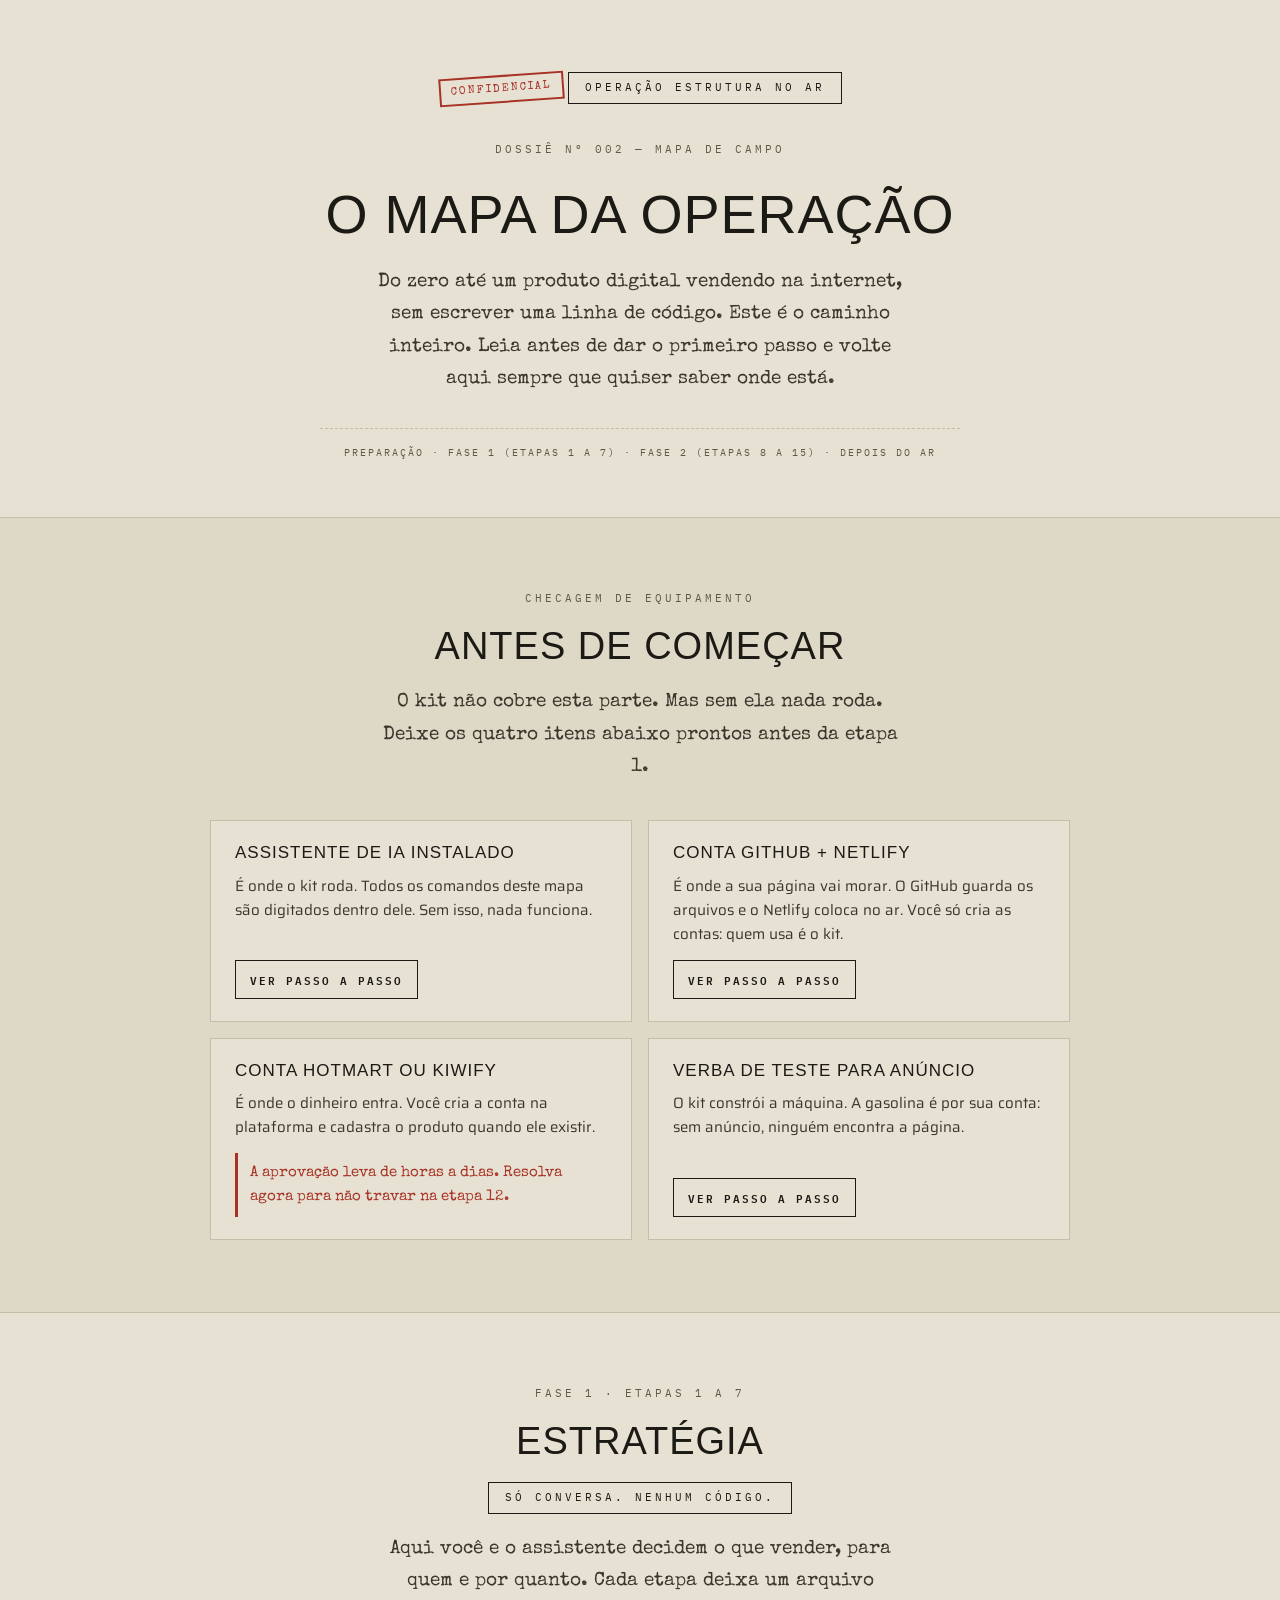
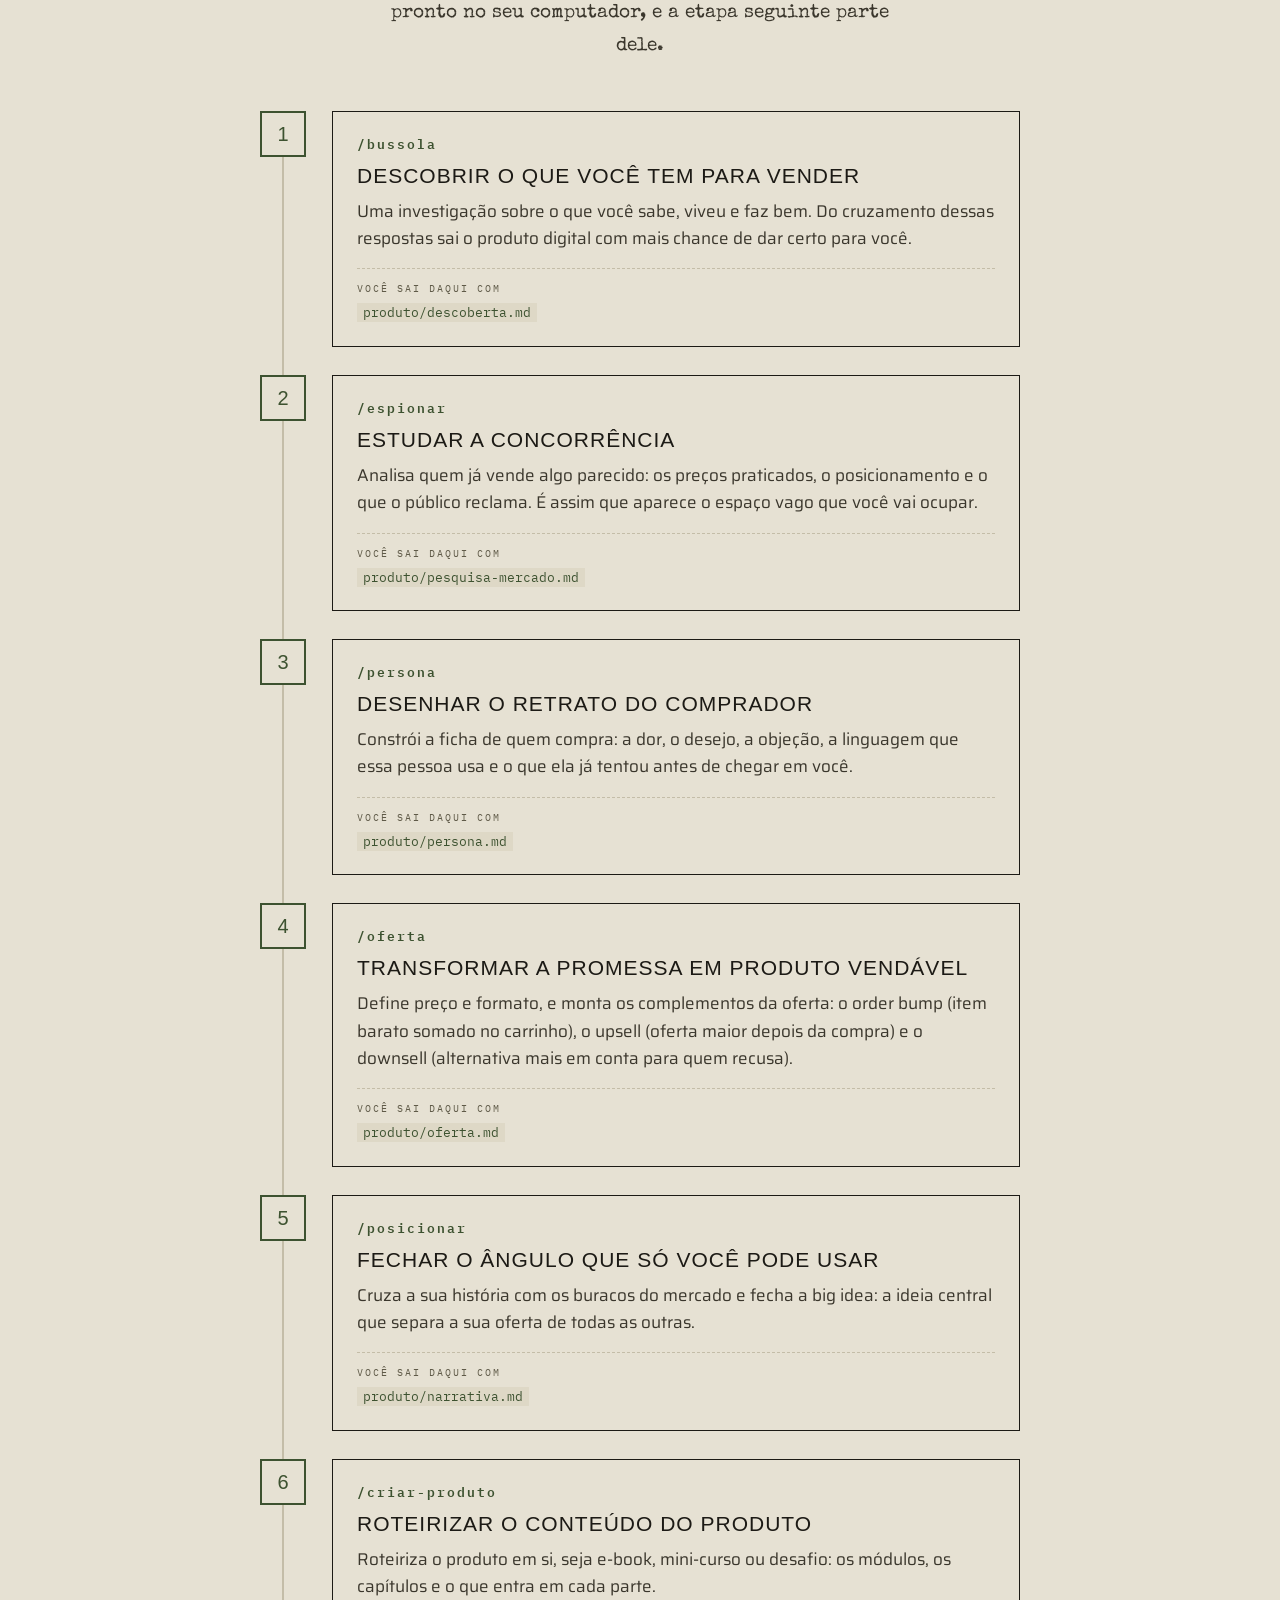
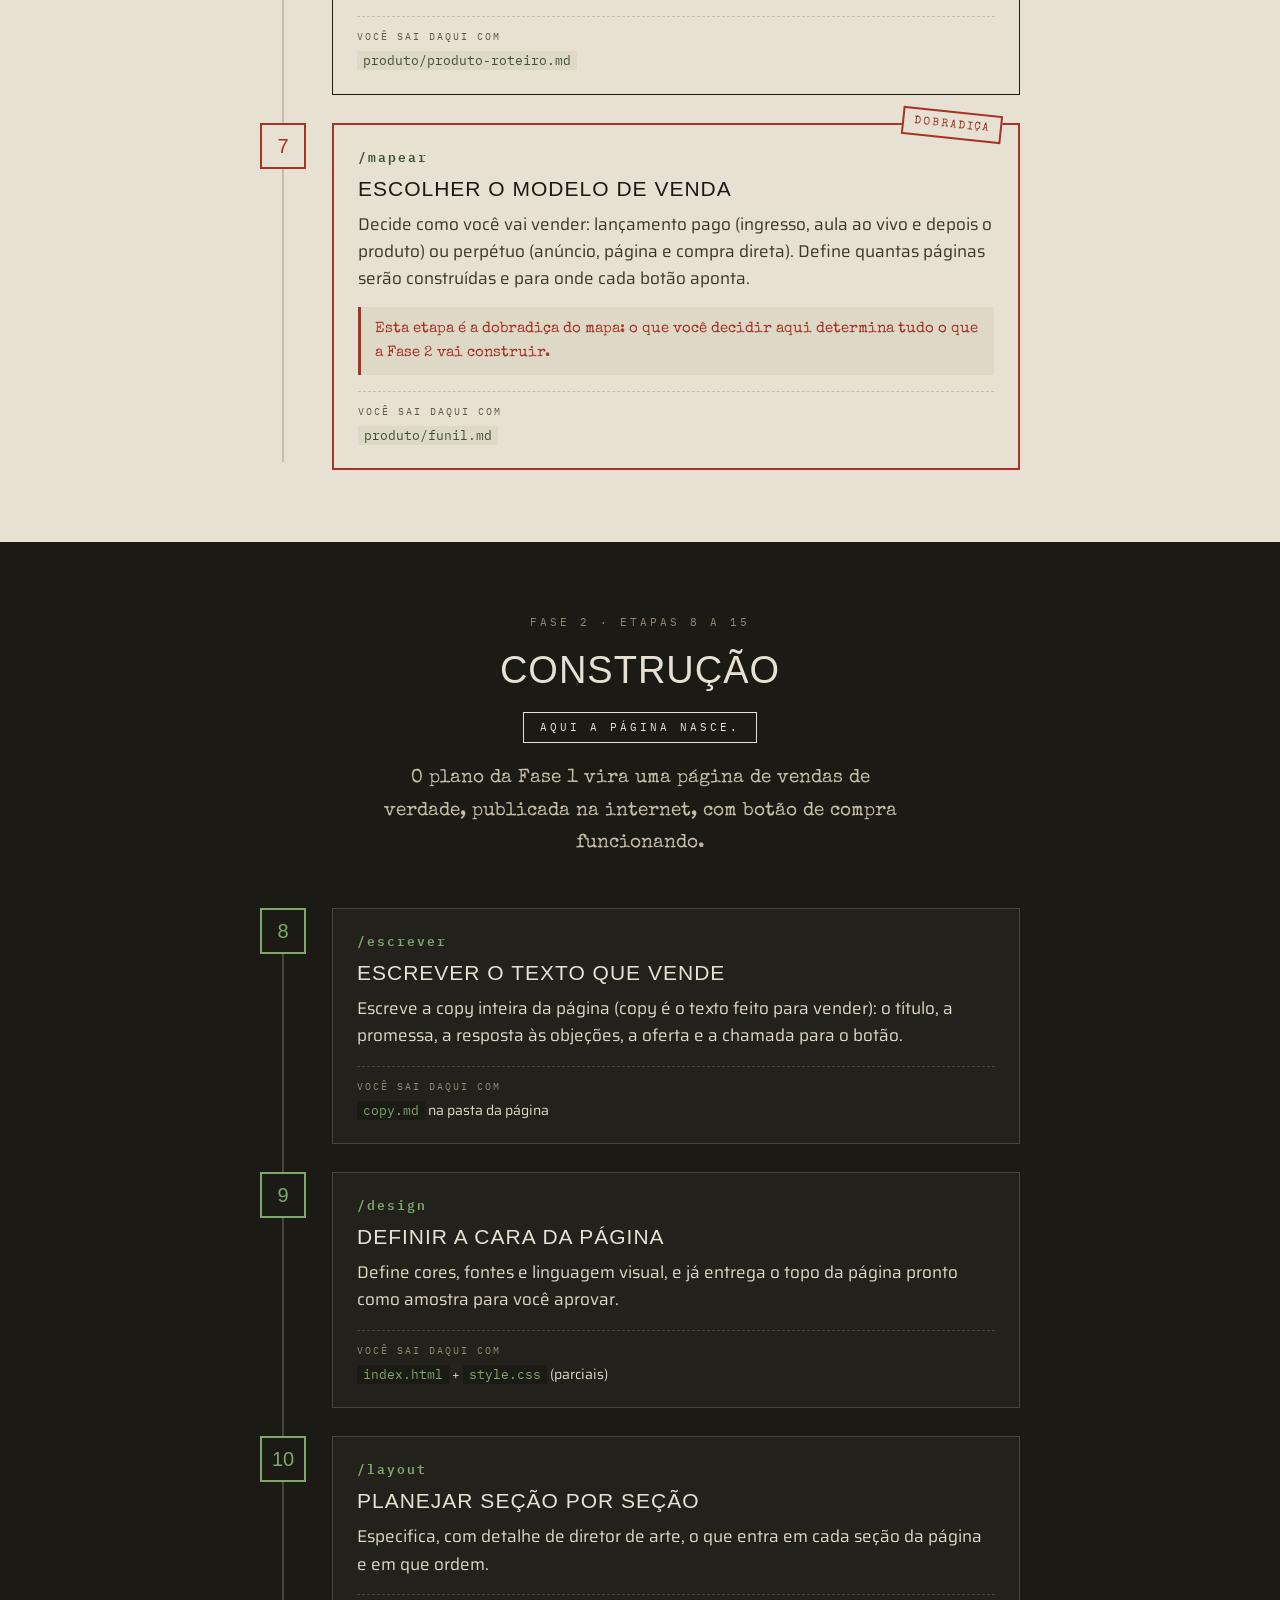
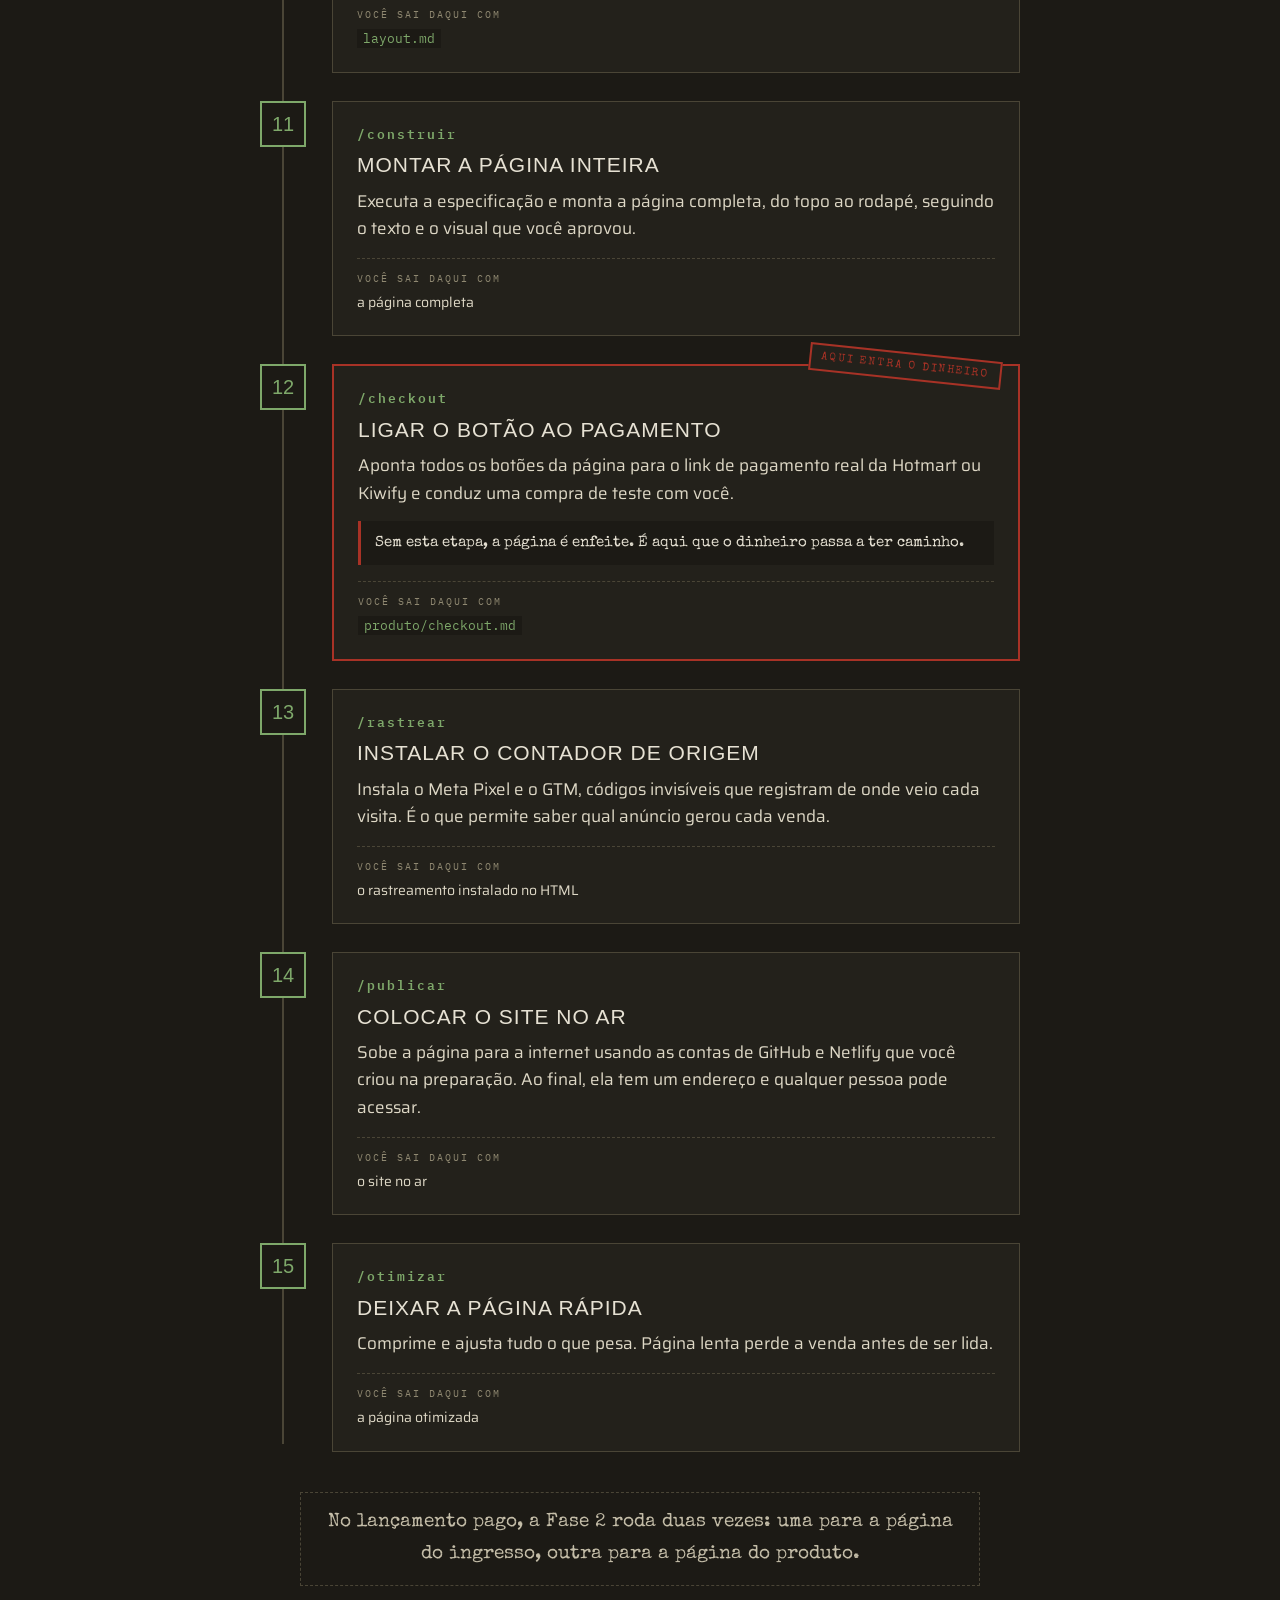
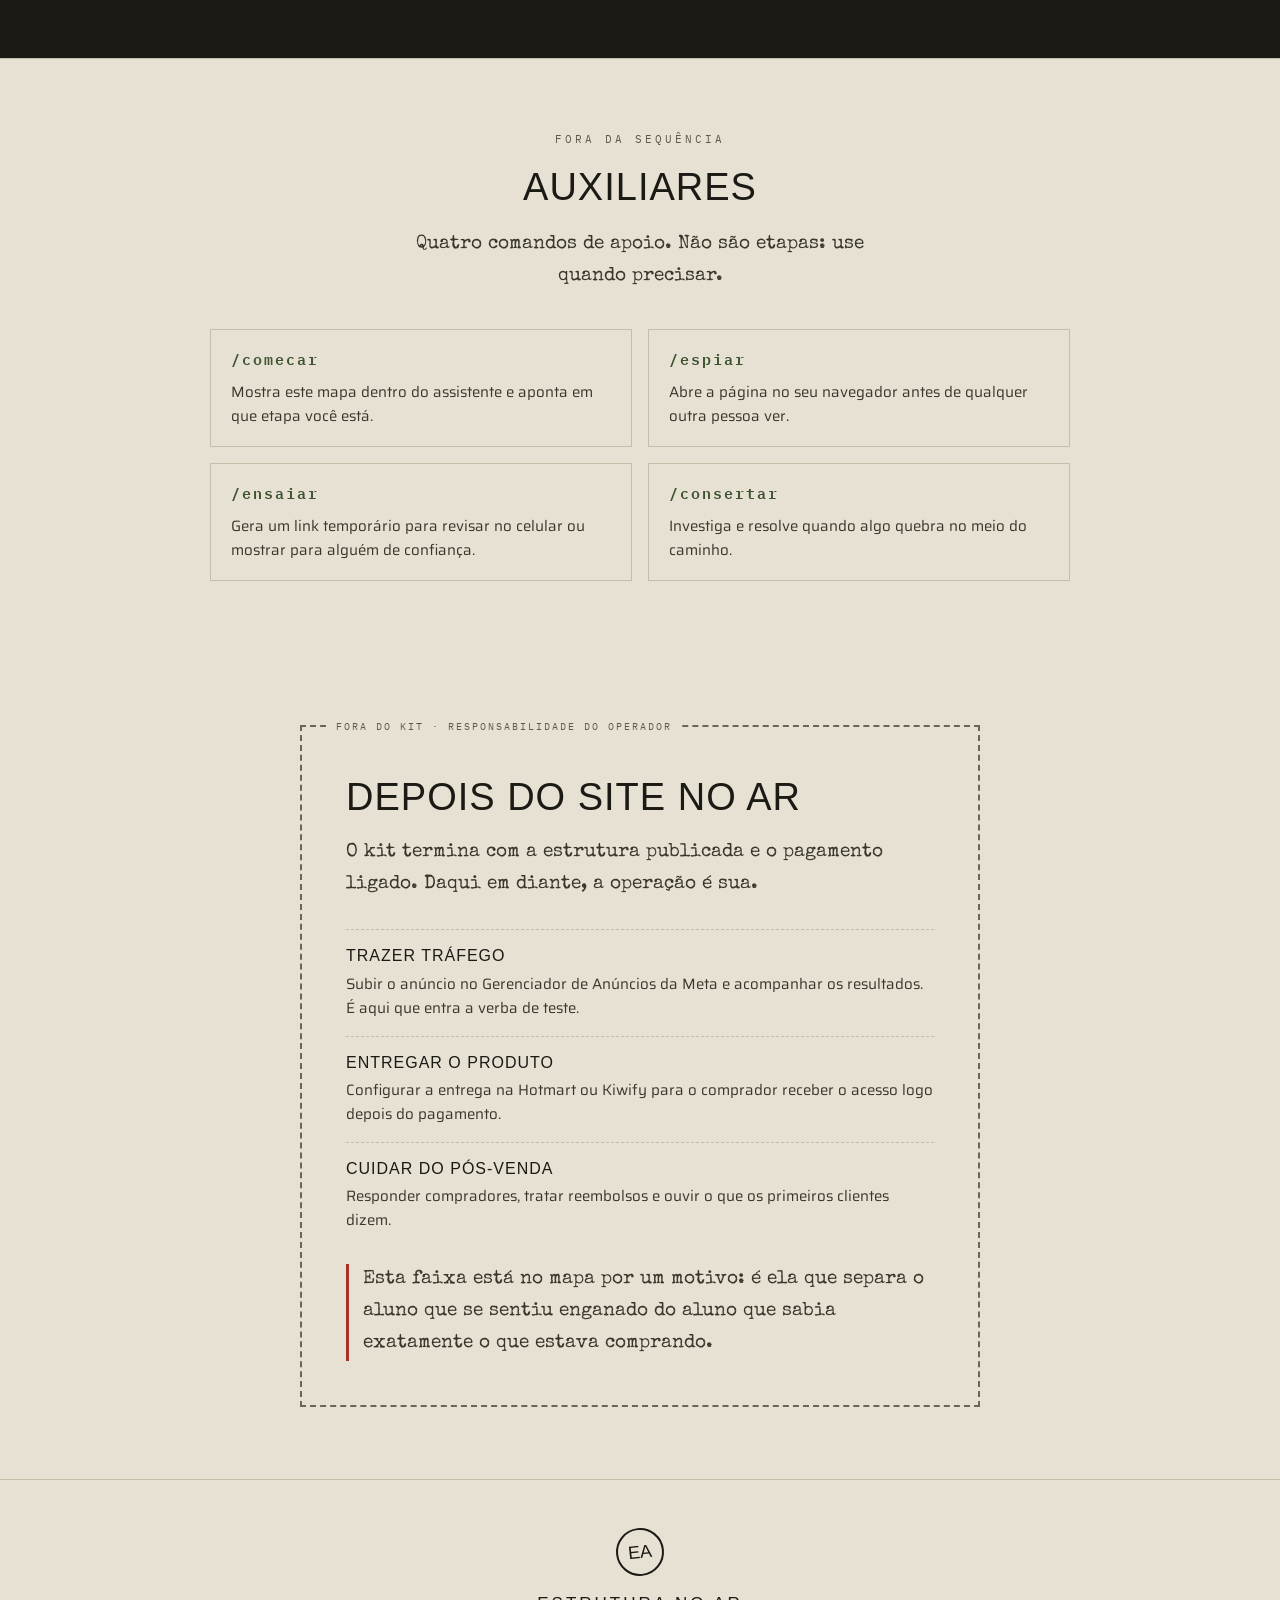
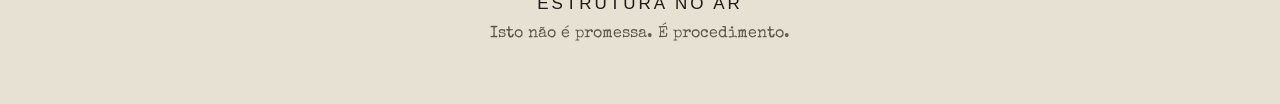
==== commit c64bfa9b: "Tracking: pixel novo 38347741264870182 + Conversions API no site inteiro - /tracking.js único para r" ====
--- a/mapa/index.html
+++ b/mapa/index.html
@@ -6,6 +6,10 @@
     <title>Operação Estrutura no Ar — O Mapa da Operação</title>
     <meta name="description" content="O caminho inteiro do kit: do zero até um produto digital vendendo na internet, em 15 etapas e duas fases. Leia antes de começar e volte sempre que quiser saber onde está.">
     <meta name="robots" content="noindex">
+
+    <script>window.PAGE = { variant: "mapa" };</script>
+    <!-- Meta Pixel + Conversions API: um único arquivo para o site inteiro -->
+    <script src="/tracking.js" async></script>
 
     <!-- Preview do link (WhatsApp, Instagram, Facebook) -->
     <meta property="og:type" content="website">
@@ -25,6 +29,8 @@
     <link rel="stylesheet" href="/mapa/style.css">
 </head>
 <body>
+    <noscript><img height="1" width="1" style="display:none"
+            src="https://www.facebook.com/tr?id=38347741264870182&ev=PageView&noscript=1" /></noscript>
 
     <!-- ==================================================================
          HERO — capa do dossiê
--- a/marca/tokens.css
+++ b/marca/tokens.css
@@ -23,7 +23,7 @@
   --grafite-claro:    #8f8871;  /* metadados SOBRE FUNDO ESCURO — 4.8:1 ali, mas só 2.7:1 sobre papel */
 
   /* ---------- Tipografia ---------- */
-  --font-display: 'Saira Stencil One', 'Arial Black', sans-serif;  /* logo e títulos */
+  --font-display: 'Anton', Impact, 'Arial Narrow Bold', sans-serif;  /* logo, títulos, botões, preço: sempre caixa alta */
   --font-maquina: 'Special Elite', 'Courier New', monospace;       /* corpo com voz */
   --font-ficha:   'IBM Plex Mono', 'Courier New', monospace;       /* dados e badges */
   --font-corpo:   'Saira', system-ui, -apple-system, sans-serif;   /* leitura corrida */
@@ -48,6 +48,10 @@
   --borda:       1px solid var(--tinta);
   --borda-leve:  1px solid var(--papel-linha);
   --borda-forte: 2px solid var(--tinta);
+
+  /* ---------- Camada "mesa de guerra" ---------- */
+  --sombra-papel: 4px 4px 0 rgba(28, 26, 21, 0.16);  /* sombra DURA, papel sobre papel */
+  --overlay-foto: rgba(28, 26, 21, 0.82);            /* tinta sobre foto de ambientação */
 }
 
 /* ==========================================================================
@@ -94,9 +98,12 @@
   background: var(--tinta);
   color: var(--papel);
   font-family: var(--font-display);
-  font-size: clamp(1.0625rem, 3.4vw, 1.375rem);
-  letter-spacing: 1px;
-  padding: 18px 40px;
+  font-weight: 400;
+  font-size: 19px;
+  line-height: 1.15;
+  letter-spacing: 0.4px;
+  text-transform: uppercase;
+  padding: 15px 32px;
   text-decoration: none;
   text-align: center;
   border: none;
--- a/mapa/style.css
+++ b/mapa/style.css
@@ -46,10 +46,16 @@
   padding: clamp(3rem, 8vw, 4.5rem) 20px clamp(2.5rem, 7vw, 3.5rem);
   text-align: center;
 }
+/* A marca d'água precisa sangrar até as bordas da tela, senão fica um retângulo
+   recortado dentro da coluna de leitura de 680px. */
 .hero::before {
   content: '';
   position: absolute;
-  inset: 0;
+  top: 0;
+  bottom: 0;
+  left: 50%;
+  width: 100vw;
+  transform: translateX(-50%);
   z-index: -1;
   background-image: url('/.netlify/images?url=/images/mesa-de-guerra.png&w=1200&q=45&fm=webp');
   background-size: cover;
